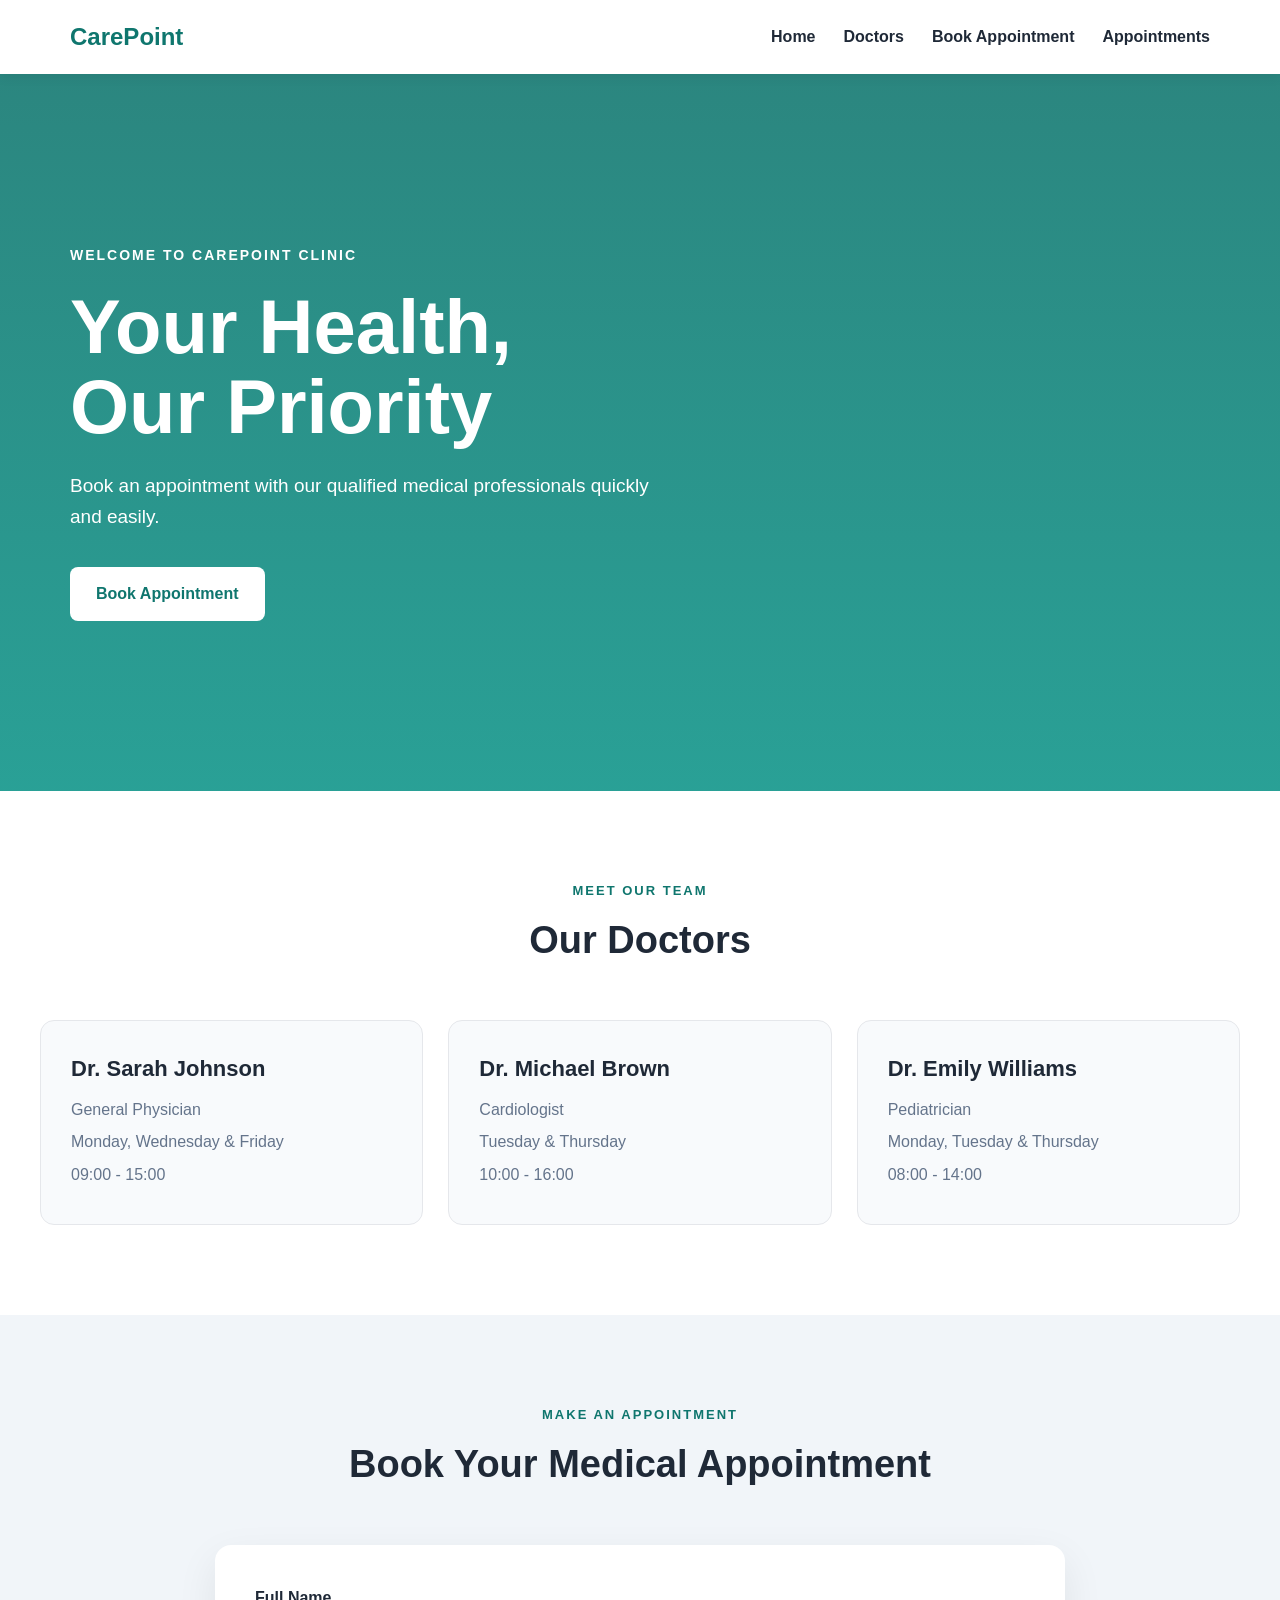
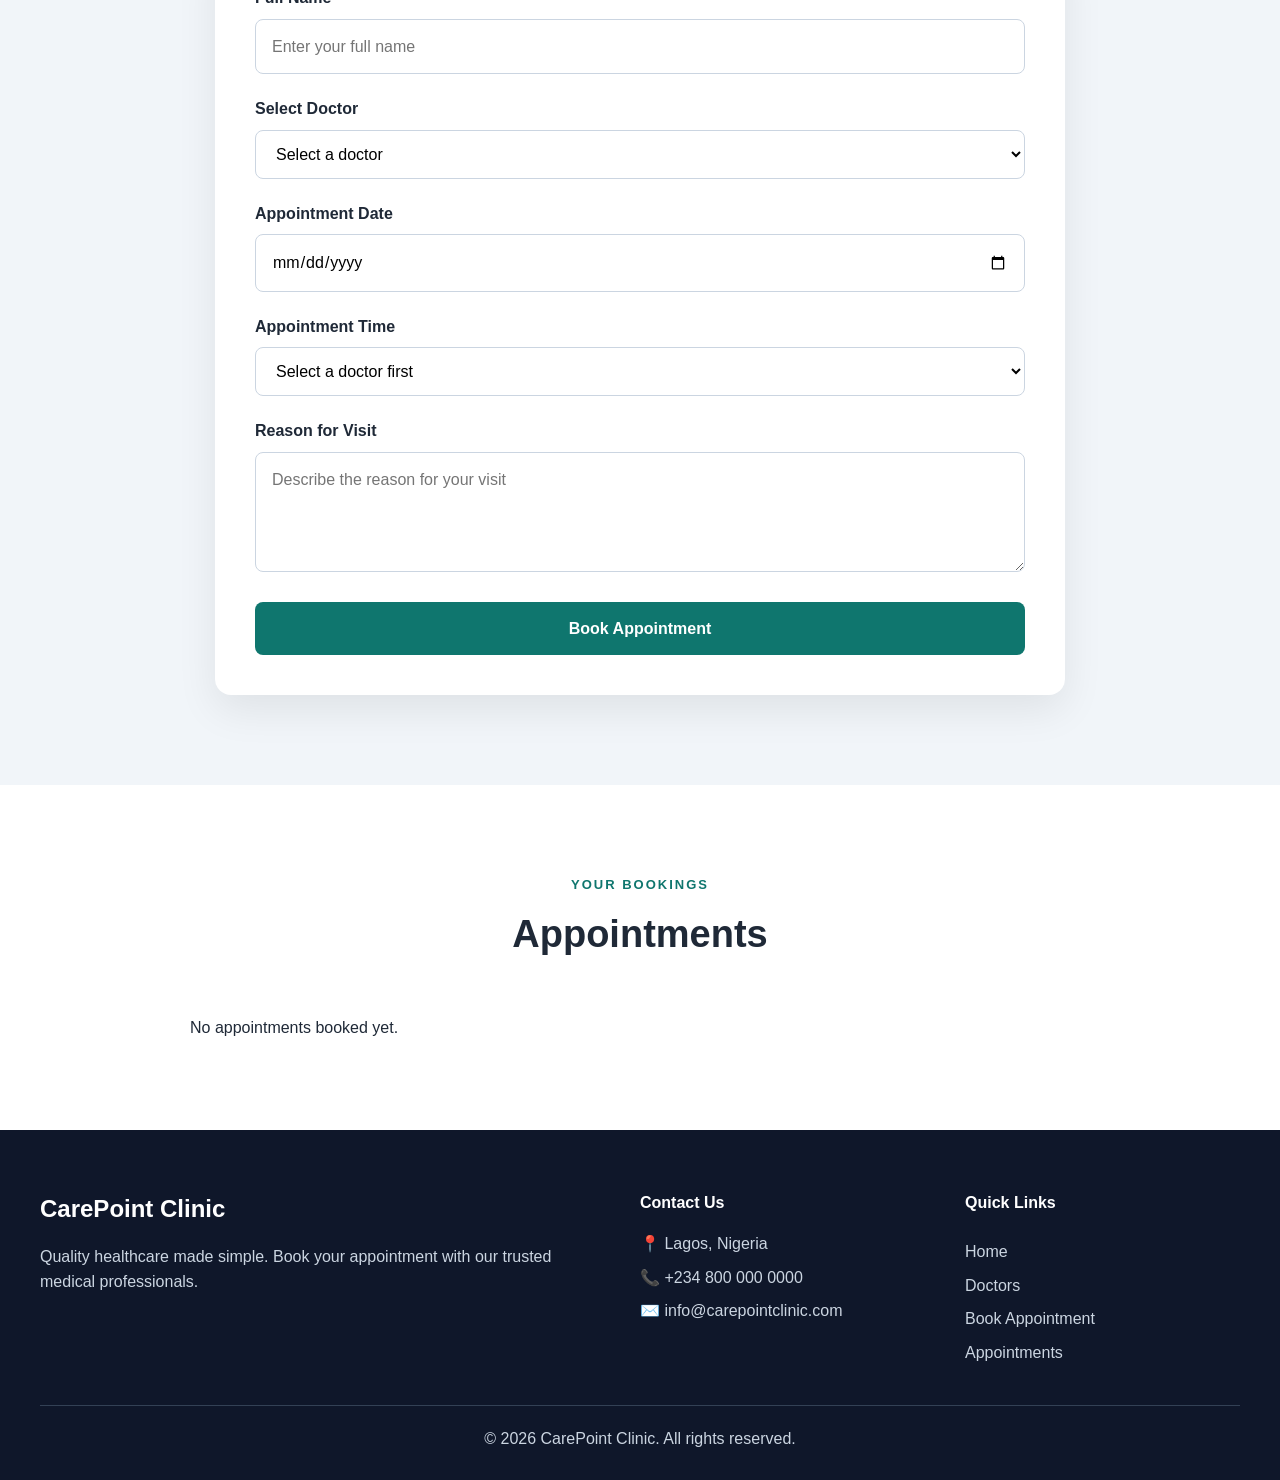
==== index.html @ 0282ca18 "Initial clinic booking system" ====
<!DOCTYPE html>
<html lang="en">

<head>

    <meta charset="UTF-8">

    <meta name="viewport"
          content="width=device-width, initial-scale=1.0">

    <title>CarePoint Clinic | Appointment Booking</title>

    <link rel="stylesheet" href="style.css">

</head>


<body>


    <!-- NAVIGATION -->

    <header>

        <nav class="navbar">

            <div class="logo">
                CarePoint
            </div>

            <ul class="nav-links">

                <li>
                    <a href="#home">Home</a>
                </li>

                <li>
                    <a href="#doctors">Doctors</a>
                </li>

                <li>
                    <a href="#booking">Book Appointment</a>
                </li>

                <li>
                    <a href="#appointments">Appointments</a>
                </li>

            </ul>

        </nav>

    </header>



    <!-- HERO -->

    <section id="home" class="hero">

        <div class="hero-content">

            <p>WELCOME TO CAREPOINT CLINIC</p>

            <h1>
                Your Health,
                <br>
                Our Priority
            </h1>

            <p>
                Book an appointment with our qualified
                medical professionals quickly and easily.
            </p>

            <a href="#booking" class="btn">
                Book Appointment
            </a>

        </div>

    </section>



    <!-- DOCTORS -->

    <section id="doctors">

        <div class="section-title">

            <p>MEET OUR TEAM</p>

            <h2>Our Doctors</h2>

        </div>


        <div class="doctors-grid">


            <div class="doctor-card">

                <h3>
                    Dr. Sarah Johnson
                </h3>

                <p>
                    General Physician
                </p>

                <p>
                    Monday, Wednesday & Friday
                </p>

                <p>
                    09:00 - 15:00
                </p>

            </div>



            <div class="doctor-card">

                <h3>
                    Dr. Michael Brown
                </h3>

                <p>
                    Cardiologist
                </p>

                <p>
                    Tuesday & Thursday
                </p>

                <p>
                    10:00 - 16:00
                </p>

            </div>



            <div class="doctor-card">

                <h3>
                    Dr. Emily Williams
                </h3>

                <p>
                    Pediatrician
                </p>

                <p>
                    Monday, Tuesday & Thursday
                </p>

                <p>
                    08:00 - 14:00
                </p>

            </div>


        </div>

    </section>



    <!-- BOOKING -->

    <section id="booking">

        <div class="section-title">

            <p>MAKE AN APPOINTMENT</p>

            <h2>Book Your Medical Appointment</h2>

        </div>


        <form id="booking-form">


            <!-- NAME -->

            <div>

                <label for="patient-name">
                    Full Name
                </label>

                <input
                    type="text"
                    id="patient-name"
                    placeholder="Enter your full name"
                    required
                >
<small id="name-error" class="error-message"></small>
            </div>



            <!-- DOCTOR -->

            <div>

                <label for="doctor">
                    Select Doctor
                </label>

                <select id="doctor" required>

                    <option value="">
                        Select a doctor
                    </option>

                    <option value="Dr. Sarah Johnson">
                        Dr. Sarah Johnson
                    </option>

                    <option value="Dr. Michael Brown">
                        Dr. Michael Brown
                    </option>

                    <option value="Dr. Emily Williams">
                        Dr. Emily Williams
                    </option>

                </select>
<small id="doctor-error" class="error-message"></small>
            </div>



            <!-- DATE -->

            <div>

                <label for="appointment-date">
                    Appointment Date
                </label>

                <input
    type="date"
    id="appointment-date"
    required
>

<small id="date-error" class="error-message"></small>

            </div>



            <!-- TIME -->

            <div>

                <label for="appointment-time">
                    Appointment Time
                </label>

                <select id="appointment-time" required>

    <option value="">
        Select a doctor first
    </option>

</select>

<small id="time-error" class="error-message"></small>
            </div>



            <!-- REASON -->

            <div>

                <label for="reason">
                    Reason for Visit
                </label>

                <textarea
                    id="reason"
                    placeholder="Describe the reason for your visit"
                    required
                ></textarea>

            </div>



            <!-- BUTTON -->

            <button
                type="submit"
                class="btn"
            >
                Book Appointment
            </button>


        </form>

    </section>

<!-- CONFIRMATION MESSAGE -->

<div id="confirmation-message" class="confirmation-message"></div>

    <!-- APPOINTMENTS -->

    <section id="appointments">

        <div class="section-title">

            <p>YOUR BOOKINGS</p>

            <h2>Appointments</h2>

        </div>


        <div id="appointments-list">

            <p id="no-appointments">
                No appointments booked yet.
            </p>

        </div>

    </section>



    <!-- JAVASCRIPT -->

    <footer class="footer">

    <div class="footer-content">

        <div class="footer-brand">
            <h3>CarePoint Clinic</h3>

            <p>
                Quality healthcare made simple.
                Book your appointment with our
                trusted medical professionals.
            </p>
        </div>


        <div class="footer-contact">

            <h4>Contact Us</h4>

            <p>📍 Lagos, Nigeria</p>

            <p>📞 +234 800 000 0000</p>

            <p>✉️ info@carepointclinic.com</p>

        </div>


        <div class="footer-links">

            <h4>Quick Links</h4>

            <a href="#home">Home</a>

            <a href="#doctors">Doctors</a>

            <a href="#booking">Book Appointment</a>

            <a href="#appointments">Appointments</a>

        </div>

    </div>


    <div class="footer-bottom">

        <p>
            © 2026 CarePoint Clinic.
            All rights reserved.
        </p>

    </div>

</footer>


<script src="script.js"></script>

</body>
</html>
---- style.css ----
/* ==============================
   GLOBAL
================================ */

* {
    margin: 0;
    padding: 0;
    box-sizing: border-box;
}

html {
    scroll-behavior: smooth;
}

body {
    font-family: Arial, Helvetica, sans-serif;
    line-height: 1.6;
    background: #f7fafc;
    color: #1f2937;
}

a {
    text-decoration: none;
    color: inherit;
}

button,
input,
select,
textarea {
    font: inherit;
}


/* ==============================
   NAVBAR
================================ */

header {
    background: white;
    position: sticky;
    top: 0;
    z-index: 1000;
    box-shadow: 0 2px 12px rgba(0, 0, 0, 0.08);
}

.navbar {
    max-width: 1200px;
    margin: auto;
    padding: 18px 30px;

    display: flex;
    align-items: center;
    justify-content: space-between;
}

.logo {
    font-size: 24px;
    font-weight: 800;
    color: #0f766e;
}

.nav-links {
    list-style: none;

    display: flex;
    gap: 28px;
}

.nav-links a {
    font-weight: 600;
    transition: 0.3s;
}

.nav-links a:hover {
    color: #0f766e;
}


/* ==============================
   HERO
================================ */

.hero {
    min-height: 620px;

    display: flex;
    align-items: center;

    background:
        linear-gradient(
            rgba(15, 118, 110, 0.88),
            rgba(13, 148, 136, 0.88)
        );

    color: white;
}

.hero-content {
    max-width: 1200px;
    width: 100%;
    margin: auto;
    padding: 80px 30px;
}

.hero-content p:first-child {
    font-size: 14px;
    font-weight: bold;
    letter-spacing: 2px;
    margin-bottom: 20px;
}

.hero h1 {
    font-size: clamp(42px, 7vw, 76px);
    line-height: 1.05;
    margin-bottom: 25px;
}

.hero-content p:nth-of-type(2) {
    max-width: 600px;
    font-size: 19px;
    margin-bottom: 35px;
}


/* ==============================
   BUTTON
================================ */

.btn {
    display: inline-block;

    padding: 14px 26px;

    border: none;
    border-radius: 8px;

    background: white;
    color: #0f766e;

    font-weight: 700;

    cursor: pointer;

    transition: 0.3s;
}

.btn:hover {
    transform: translateY(-2px);
    box-shadow: 0 8px 20px rgba(0, 0, 0, 0.15);
}


/* ==============================
   SECTIONS
================================ */

section {
    padding: 90px 30px;
}

section > * {
    max-width: 1200px;
    margin-left: auto;
    margin-right: auto;
}

.section-title {
    text-align: center;
    margin-bottom: 50px;
}

.section-title p {
    color: #0f766e;
    font-size: 13px;
    font-weight: 800;
    letter-spacing: 2px;
    margin-bottom: 8px;
}

.section-title h2 {
    font-size: 38px;
}


/* ==============================
   DOCTORS
================================ */

#doctors {
    background: white;
}

.doctors-grid {
    display: grid;

    grid-template-columns:
        repeat(3, 1fr);

    gap: 25px;
}

.doctor-card {
    padding: 30px;

    background: #f8fafc;

    border-radius: 14px;

    border: 1px solid #e5e7eb;

    transition: 0.3s;
}

.doctor-card:hover {
    transform: translateY(-6px);

    box-shadow:
        0 12px 30px rgba(0, 0, 0, 0.08);
}

.doctor-card h3 {
    font-size: 22px;
    margin-bottom: 10px;
}

.doctor-card p {
    margin-bottom: 7px;
    color: #64748b;
}


/* ==============================
   BOOKING
================================ */

#booking {
    background: #f1f5f9;
}

#booking-form {
    max-width: 850px;

    padding: 40px;

    background: white;

    border-radius: 16px;

    box-shadow:
        0 15px 40px rgba(0, 0, 0, 0.08);
}

#booking-form > div {
    margin-bottom: 22px;
}

label {
    display: block;

    margin-bottom: 8px;

    font-weight: 700;
}

input,
select,
textarea {
    width: 100%;

    padding: 14px 16px;

    border: 1px solid #cbd5e1;

    border-radius: 8px;

    outline: none;

    background: white;

    transition: 0.2s;
}

input:focus,
select:focus,
textarea:focus {
    border-color: #0f766e;

    box-shadow:
        0 0 0 3px rgba(15, 118, 110, 0.1);
}

textarea {
    min-height: 120px;
    resize: vertical;
}

#booking-form .btn {
    background: #0f766e;
    color: white;
    width: 100%;
}

#booking-form .btn:hover {
    background: #115e59;
}


/* ==============================
   APPOINTMENTS
================================ */

#appointments {
    background: white;
}

#appointments-list {
    max-width: 850px;
}

/* ==============================
   APPOINTMENT CARDS
================================ */

#appointments {
    background: #ffffff;
}

#appointments-list {
    max-width: 900px;
    margin: 0 auto;
}

.appointment-card {
    position: relative;

    padding: 30px;

    margin-bottom: 20px;

    background: #ffffff;

    border: 1px solid #e2e8f0;

    border-radius: 16px;

    box-shadow:
        0 8px 25px rgba(0, 0, 0, 0.06);

    transition:
        transform 0.25s ease,
        box-shadow 0.25s ease;
}

.appointment-card:hover {
    transform: translateY(-3px);

    box-shadow:
        0 14px 35px rgba(0, 0, 0, 0.09);
}


/* Appointment header */

.appointment-card h3 {
    margin-bottom: 18px;

    font-size: 24px;

    color: #0f172a;
}


/* Appointment information */

.appointment-card p {
    margin-bottom: 9px;

    color: #475569;
}

.appointment-card strong {
    color: #1e293b;
}


/* Status */

.appointment-status {
    display: inline-block;

    margin-bottom: 20px;

    padding: 6px 12px;

    border-radius: 999px;

    background: #dcfce7;

    color: #166534;

    font-size: 13px;

    font-weight: 700;
}


/* Buttons */

.appointment-card button {
    margin-top: 18px;

    padding: 10px 16px;

    border: none;

    border-radius: 8px;

    cursor: pointer;

    font-weight: 700;

    transition: 0.2s;
}

.appointment-card button:hover {
    transform: translateY(-2px);
}

.edit-btn {
    margin-right: 8px;

    background: #e0f2fe;

    color: #0369a1;
}

.cancel-btn {
    background: #fee2e2;

    color: #b91c1c;
}


/* Mobile */

@media (max-width: 600px) {

    .appointment-card {
        padding: 22px;
    }

    .appointment-card button {
        width: 100%;
        margin-right: 0;
    }

}

.appointment-card h3 {
    margin-bottom: 12px;

    font-size: 22px;
}

.appointment-card p {
    margin-bottom: 6px;

    color: #475569;
}


/* ==============================
   EDIT / CANCEL
================================ */

.edit-btn,
.cancel-btn {
    margin-top: 18px;
    margin-right: 8px;

    padding: 10px 16px;

    border: none;

    border-radius: 7px;

    cursor: pointer;

    font-weight: 600;
}

.edit-btn {
    background: #e0f2fe;
    color: #0369a1;
}

.cancel-btn {
    background: #fee2e2;
    color: #b91c1c;
}

.edit-btn:hover,
.cancel-btn:hover {
    transform: translateY(-1px);
}


/* ==============================
   RESPONSIVE
================================ */

@media (max-width: 800px) {

    .navbar {
        flex-direction: column;
        gap: 15px;
    }

    .nav-links {
        gap: 15px;
        flex-wrap: wrap;
        justify-content: center;
    }

    .hero {
        min-height: 520px;
    }

    .doctors-grid {
        grid-template-columns: 1fr;
    }

    section {
        padding: 65px 20px;
    }

    #booking-form {
        padding: 25px;
    }

}


@media (max-width: 500px) {

    .hero h1 {
        font-size: 42px;
    }

    .hero-content p:nth-of-type(2) {
        font-size: 16px;
    }

    .section-title h2 {
        font-size: 30px;
    }

    .nav-links {
        font-size: 14px;
    }

}/* ==============================
   FOOTER
================================ */

.footer {
    background: #0f172a;
    color: white;
    padding: 60px 30px 20px;
}

.footer-content {
    max-width: 1200px;
    margin: auto;

    display: grid;
    grid-template-columns: 2fr 1fr 1fr;
    gap: 50px;
}

.footer h3 {
    font-size: 24px;
    margin-bottom: 15px;
}

.footer h4 {
    margin-bottom: 15px;
}

.footer p {
    color: #cbd5e1;
    margin-bottom: 8px;
}

.footer-links {
    display: flex;
    flex-direction: column;
    gap: 8px;
}

.footer-links a {
    color: #cbd5e1;
    transition: 0.2s;
}

.footer-links a:hover {
    color: white;
}

.footer-bottom {
    max-width: 1200px;
    margin: 40px auto 0;

    padding-top: 20px;

    border-top: 1px solid #334155;

    text-align: center;
}

@media (max-width: 700px) {

    .footer-content {
        grid-template-columns: 1fr;
        gap: 30px;
    }

}/* ==============================
   CONFIRMATION MESSAGE
================================ */

.confirmation-message {
    max-width: 850px;

    margin: 0 auto 40px;

    padding: 25px;

    background: #ecfdf5;

    border: 1px solid #a7f3d0;

    border-left: 5px solid #059669;

    border-radius: 10px;

    color: #065f46;

    display: none;
}

.confirmation-message.show {
    display: block;
}

.confirmation-message h3 {
    margin-bottom: 10px;
    font-size: 22px;
}

.confirmation-message p {
    margin-bottom: 6px;
}.error-message {
    display: block;
    margin-top: 6px;
    font-size: 13px;
    color: #dc2626;
}

.input-error {
    border-color: #dc2626 !important;
}

.input-success {
    border-color: #16a34a !important;
}
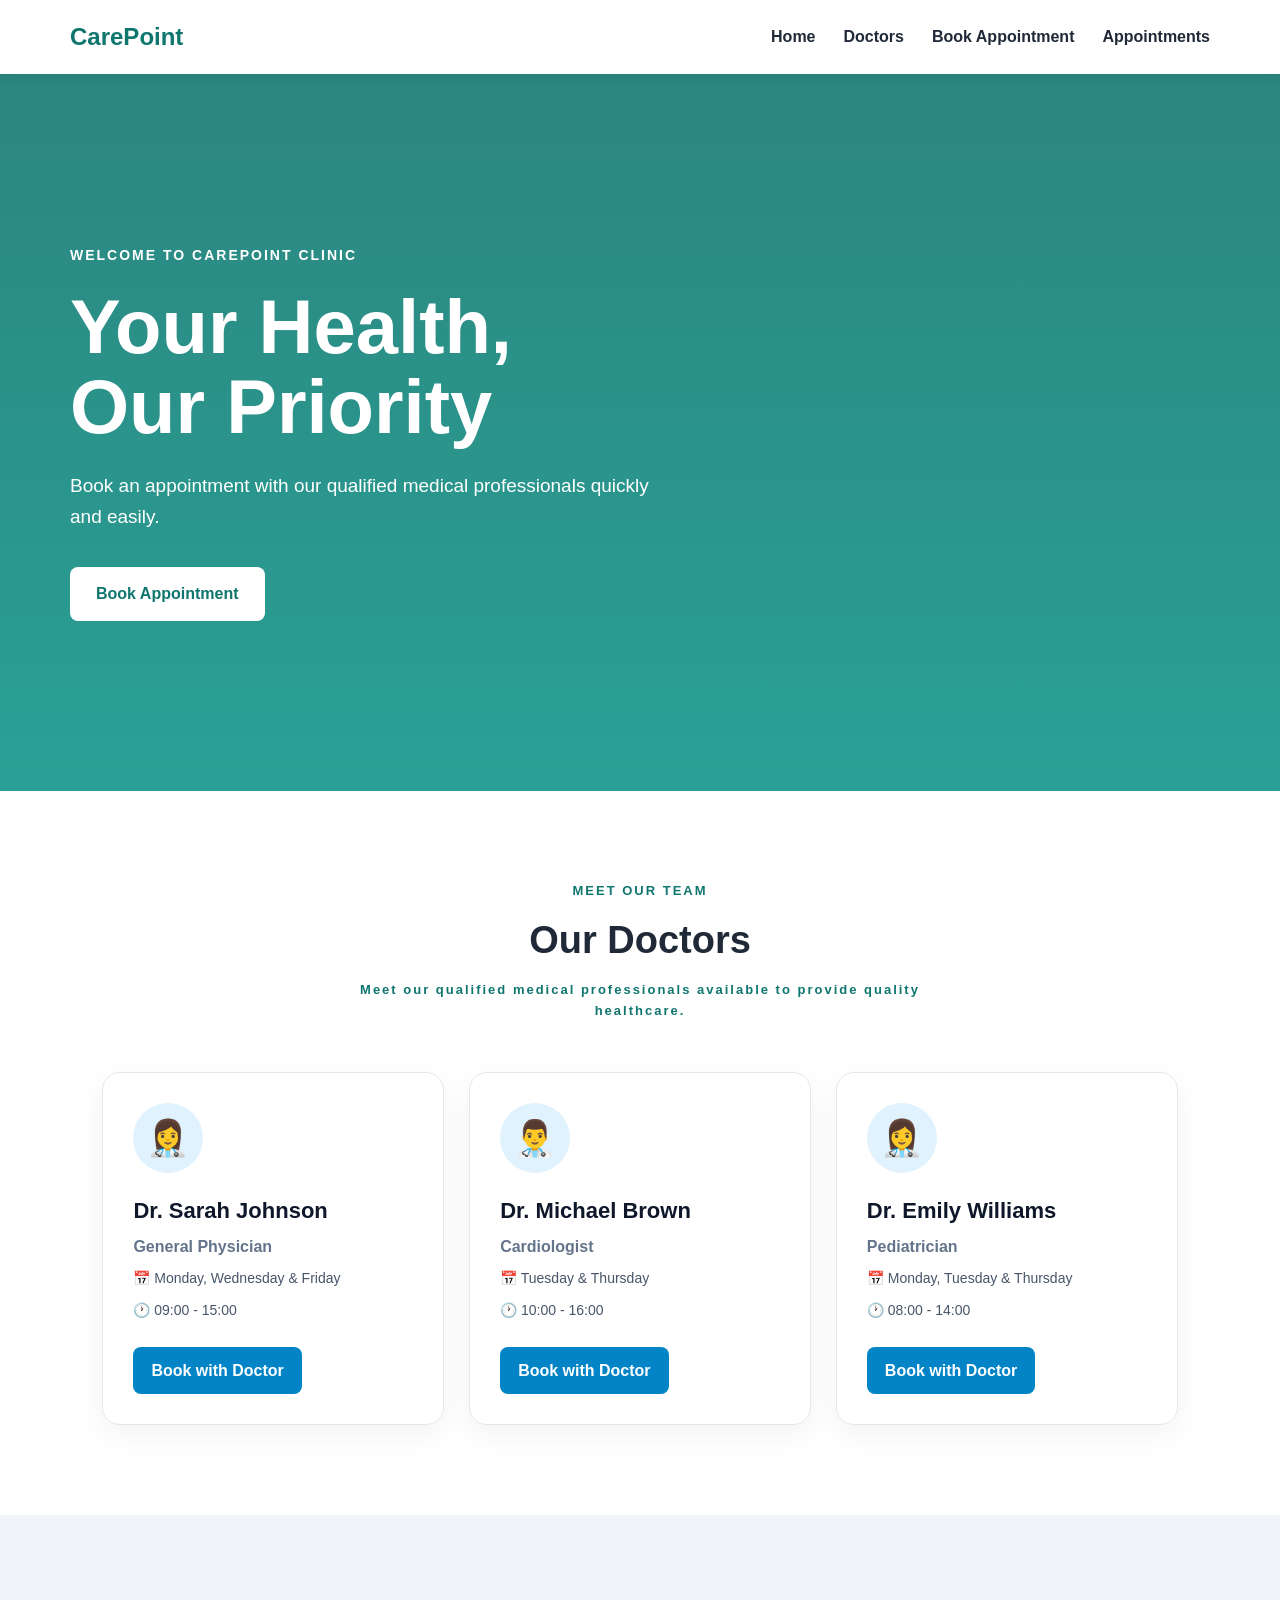
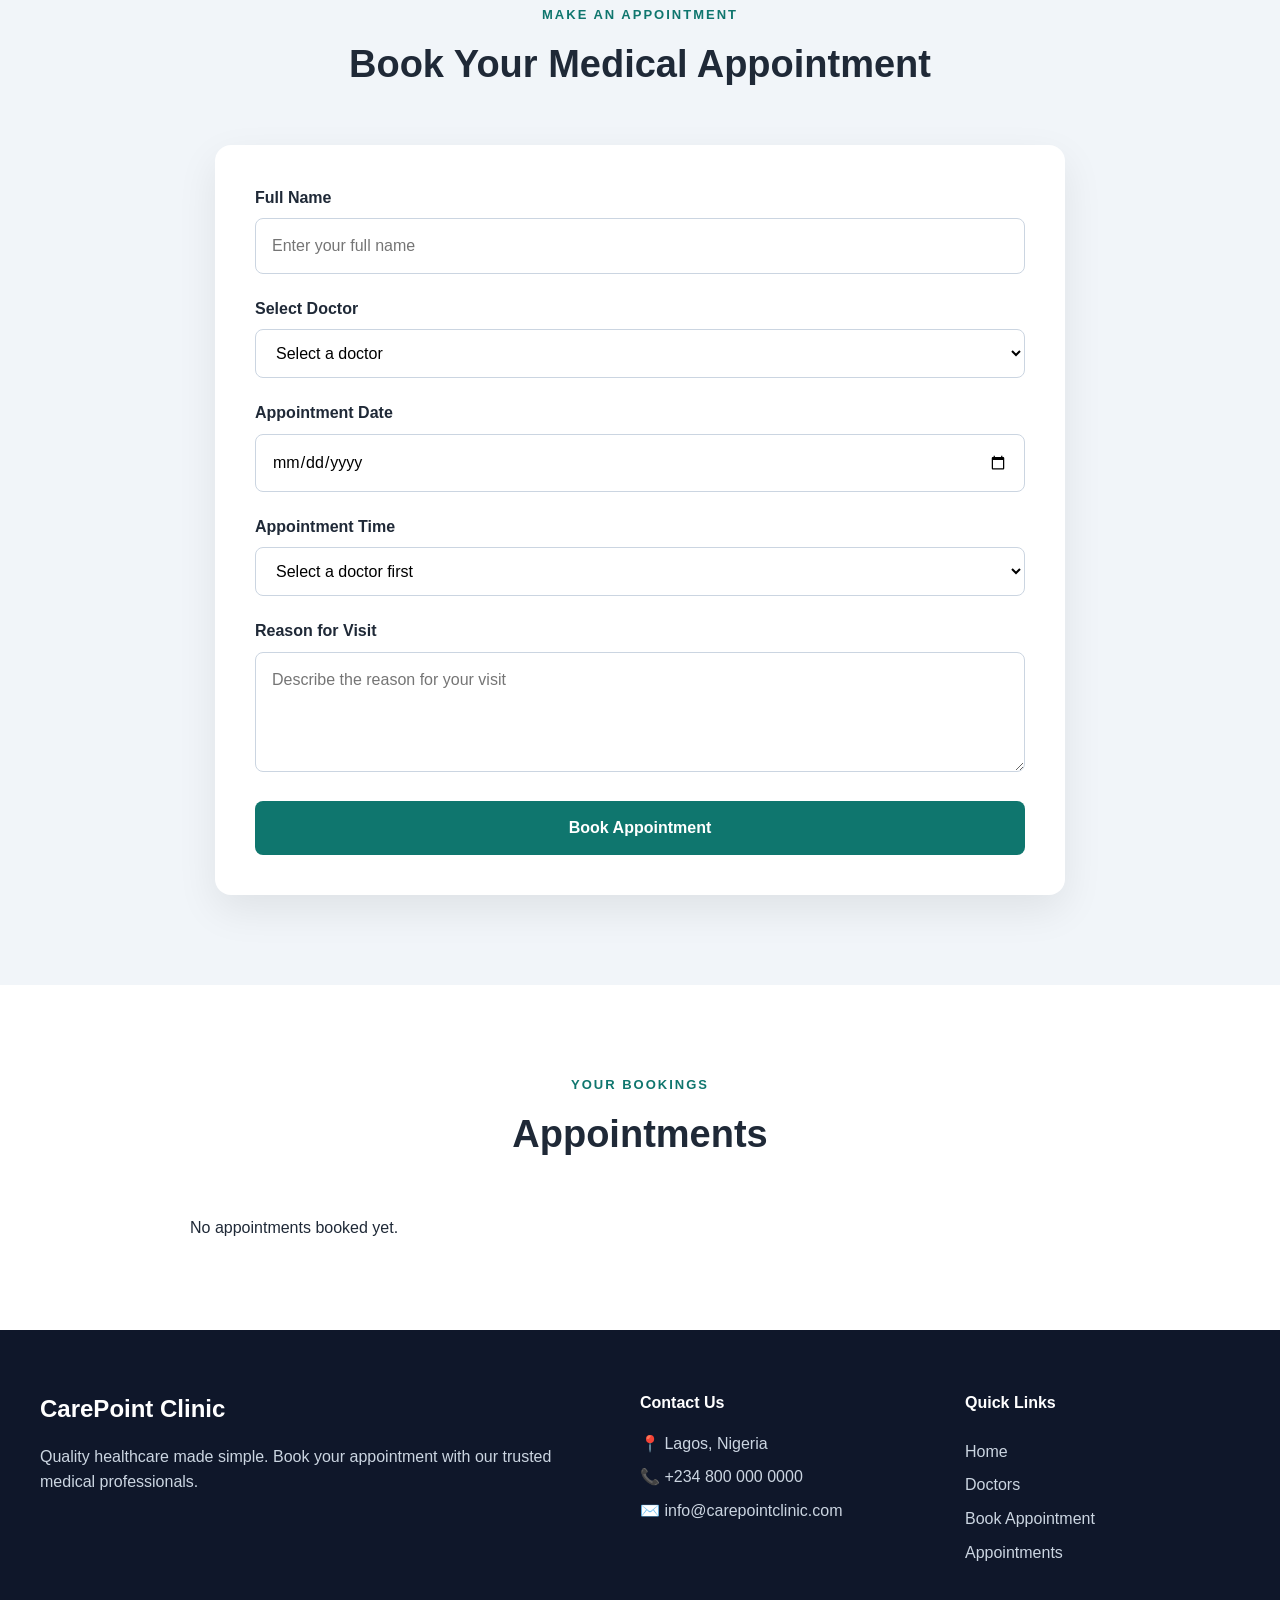
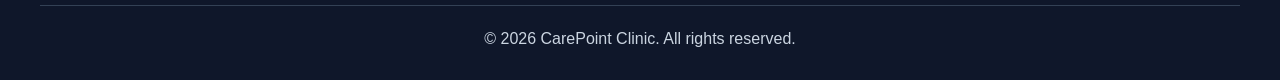
==== commit 17baca26: "Fix doctor booking and clinic frontend" ====
--- a/index.html
+++ b/index.html
@@ -18,7 +18,9 @@
 <body>
 
 
-    <!-- NAVIGATION -->
+    <!-- ==========================================
+         NAVIGATION
+    =========================================== -->
 
     <header>
 
@@ -28,22 +30,31 @@
                 CarePoint
             </div>
 
+
             <ul class="nav-links">
 
                 <li>
-                    <a href="#home">Home</a>
+                    <a href="#home">
+                        Home
+                    </a>
                 </li>
 
                 <li>
-                    <a href="#doctors">Doctors</a>
+                    <a href="#doctors">
+                        Doctors
+                    </a>
                 </li>
 
                 <li>
-                    <a href="#booking">Book Appointment</a>
+                    <a href="#booking">
+                        Book Appointment
+                    </a>
                 </li>
 
                 <li>
-                    <a href="#appointments">Appointments</a>
+                    <a href="#appointments">
+                        Appointments
+                    </a>
                 </li>
 
             </ul>
@@ -54,13 +65,17 @@
 
 
 
-    <!-- HERO -->
+    <!-- ==========================================
+         HERO
+    =========================================== -->
 
     <section id="home" class="hero">
 
         <div class="hero-content">
 
-            <p>WELCOME TO CAREPOINT CLINIC</p>
+            <p>
+                WELCOME TO CAREPOINT CLINIC
+            </p>
 
             <h1>
                 Your Health,
@@ -73,7 +88,10 @@
                 medical professionals quickly and easily.
             </p>
 
-            <a href="#booking" class="btn">
+            <a
+                href="#booking"
+                class="btn"
+            >
                 Book Appointment
             </a>
 
@@ -83,83 +101,179 @@
 
 
 
-    <!-- DOCTORS -->
-
-    <section id="doctors">
+    <!-- ==========================================
+         DOCTORS
+    =========================================== -->
+
+    <section
+        id="doctors"
+        class="doctors-section"
+    >
 
         <div class="section-title">
 
-            <p>MEET OUR TEAM</p>
-
-            <h2>Our Doctors</h2>
-
-        </div>
+            <p>
+                MEET OUR TEAM
+            </p>
+
+            <h2>
+                Our Doctors
+            </h2>
+
+            <p class="section-description">
+                Meet our qualified medical professionals
+                available to provide quality healthcare.
+            </p>
+
+        </div>
+
 
 
         <div class="doctors-grid">
 
 
+            <!-- ==================================
+                 DOCTOR 1
+            =================================== -->
+
             <div class="doctor-card">
 
-                <h3>
-                    Dr. Sarah Johnson
-                </h3>
-
-                <p>
-                    General Physician
-                </p>
-
-                <p>
-                    Monday, Wednesday & Friday
-                </p>
-
-                <p>
-                    09:00 - 15:00
-                </p>
-
-            </div>
-
-
+                <div class="doctor-icon">
+                    👩‍⚕️
+                </div>
+
+
+                <div class="doctor-info">
+
+                    <h3>
+                        Dr. Sarah Johnson
+                    </h3>
+
+                    <p class="doctor-specialty">
+                        General Physician
+                    </p>
+
+
+                    <div class="doctor-details">
+
+                        <p>
+                            📅 Monday, Wednesday & Friday
+                        </p>
+
+                        <p>
+                            🕐 09:00 - 15:00
+                        </p>
+
+                    </div>
+
+                </div>
+
+
+                <a
+                    href="#booking"
+                    class="doctor-button"
+                    data-doctor="Dr. Sarah Johnson"
+                >
+                    Book with Doctor
+                </a>
+
+            </div>
+
+
+
+            <!-- ==================================
+                 DOCTOR 2
+            =================================== -->
 
             <div class="doctor-card">
 
-                <h3>
-                    Dr. Michael Brown
-                </h3>
-
-                <p>
-                    Cardiologist
-                </p>
-
-                <p>
-                    Tuesday & Thursday
-                </p>
-
-                <p>
-                    10:00 - 16:00
-                </p>
-
-            </div>
-
-
+                <div class="doctor-icon">
+                    👨‍⚕️
+                </div>
+
+
+                <div class="doctor-info">
+
+                    <h3>
+                        Dr. Michael Brown
+                    </h3>
+
+                    <p class="doctor-specialty">
+                        Cardiologist
+                    </p>
+
+
+                    <div class="doctor-details">
+
+                        <p>
+                            📅 Tuesday & Thursday
+                        </p>
+
+                        <p>
+                            🕐 10:00 - 16:00
+                        </p>
+
+                    </div>
+
+                </div>
+
+
+                <a
+                    href="#booking"
+                    class="doctor-button"
+                    data-doctor="Dr. Michael Brown"
+                >
+                    Book with Doctor
+                </a>
+
+            </div>
+
+
+
+            <!-- ==================================
+                 DOCTOR 3
+            =================================== -->
 
             <div class="doctor-card">
 
-                <h3>
-                    Dr. Emily Williams
-                </h3>
-
-                <p>
-                    Pediatrician
-                </p>
-
-                <p>
-                    Monday, Tuesday & Thursday
-                </p>
-
-                <p>
-                    08:00 - 14:00
-                </p>
+                <div class="doctor-icon">
+                    👩‍⚕️
+                </div>
+
+
+                <div class="doctor-info">
+
+                    <h3>
+                        Dr. Emily Williams
+                    </h3>
+
+                    <p class="doctor-specialty">
+                        Pediatrician
+                    </p>
+
+
+                    <div class="doctor-details">
+
+                        <p>
+                            📅 Monday, Tuesday & Thursday
+                        </p>
+
+                        <p>
+                            🕐 08:00 - 14:00
+                        </p>
+
+                    </div>
+
+                </div>
+
+
+                <a
+                    href="#booking"
+                    class="doctor-button"
+                    data-doctor="Dr. Emily Williams"
+                >
+                    Book with Doctor
+                </a>
 
             </div>
 
@@ -170,29 +284,39 @@
 
 
 
-    <!-- BOOKING -->
+    <!-- ==========================================
+         BOOKING
+    =========================================== -->
 
     <section id="booking">
 
         <div class="section-title">
 
-            <p>MAKE AN APPOINTMENT</p>
-
-            <h2>Book Your Medical Appointment</h2>
-
-        </div>
+            <p>
+                MAKE AN APPOINTMENT
+            </p>
+
+            <h2>
+                Book Your Medical Appointment
+            </h2>
+
+        </div>
+
 
 
         <form id="booking-form">
 
 
-            <!-- NAME -->
+            <!-- ==================================
+                 PATIENT NAME
+            =================================== -->
 
             <div>
 
                 <label for="patient-name">
                     Full Name
                 </label>
+
 
                 <input
                     type="text"
@@ -200,12 +324,20 @@
                     placeholder="Enter your full name"
                     required
                 >
-<small id="name-error" class="error-message"></small>
-            </div>
-
-
-
-            <!-- DOCTOR -->
+
+
+                <small
+                    id="name-error"
+                    class="error-message"
+                ></small>
+
+            </div>
+
+
+
+            <!-- ==================================
+                 DOCTOR
+            =================================== -->
 
             <div>
 
@@ -213,7 +345,11 @@
                     Select Doctor
                 </label>
 
-                <select id="doctor" required>
+
+                <select
+                    id="doctor"
+                    required
+                >
 
                     <option value="">
                         Select a doctor
@@ -232,12 +368,20 @@
                     </option>
 
                 </select>
-<small id="doctor-error" class="error-message"></small>
-            </div>
-
-
-
-            <!-- DATE -->
+
+
+                <small
+                    id="doctor-error"
+                    class="error-message"
+                ></small>
+
+            </div>
+
+
+
+            <!-- ==================================
+                 DATE
+            =================================== -->
 
             <div>
 
@@ -245,19 +389,26 @@
                     Appointment Date
                 </label>
 
+
                 <input
-    type="date"
-    id="appointment-date"
-    required
->
-
-<small id="date-error" class="error-message"></small>
-
-            </div>
-
-
-
-            <!-- TIME -->
+                    type="date"
+                    id="appointment-date"
+                    required
+                >
+
+
+                <small
+                    id="date-error"
+                    class="error-message"
+                ></small>
+
+            </div>
+
+
+
+            <!-- ==================================
+                 TIME
+            =================================== -->
 
             <div>
 
@@ -265,26 +416,38 @@
                     Appointment Time
                 </label>
 
-                <select id="appointment-time" required>
-
-    <option value="">
-        Select a doctor first
-    </option>
-
-</select>
-
-<small id="time-error" class="error-message"></small>
-            </div>
-
-
-
-            <!-- REASON -->
+
+                <select
+                    id="appointment-time"
+                    required
+                >
+
+                    <option value="">
+                        Select a doctor first
+                    </option>
+
+                </select>
+
+
+                <small
+                    id="time-error"
+                    class="error-message"
+                ></small>
+
+            </div>
+
+
+
+            <!-- ==================================
+                 REASON
+            =================================== -->
 
             <div>
 
                 <label for="reason">
                     Reason for Visit
                 </label>
+
 
                 <textarea
                     id="reason"
@@ -296,7 +459,9 @@
 
 
 
-            <!-- BUTTON -->
+            <!-- ==================================
+                 SUBMIT BUTTON
+            =================================== -->
 
             <button
                 type="submit"
@@ -308,21 +473,35 @@
 
         </form>
 
+
+        <!-- ======================================
+             CONFIRMATION
+        ======================================= -->
+
+        <div
+            id="confirmation-message"
+            class="confirmation-message"
+        ></div>
+
     </section>
 
-<!-- CONFIRMATION MESSAGE -->
-
-<div id="confirmation-message" class="confirmation-message"></div>
-
-    <!-- APPOINTMENTS -->
+
+
+    <!-- ==========================================
+         APPOINTMENTS
+    =========================================== -->
 
     <section id="appointments">
 
         <div class="section-title">
 
-            <p>YOUR BOOKINGS</p>
-
-            <h2>Appointments</h2>
+            <p>
+                YOUR BOOKINGS
+            </p>
+
+            <h2>
+                Appointments
+            </h2>
 
         </div>
 
@@ -339,66 +518,111 @@
 
 
 
-    <!-- JAVASCRIPT -->
+    <!-- ==========================================
+         FOOTER
+    =========================================== -->
 
     <footer class="footer">
 
-    <div class="footer-content">
-
-        <div class="footer-brand">
-            <h3>CarePoint Clinic</h3>
+        <div class="footer-content">
+
+
+            <!-- BRAND -->
+
+            <div class="footer-brand">
+
+                <h3>
+                    CarePoint Clinic
+                </h3>
+
+                <p>
+                    Quality healthcare made simple.
+                    Book your appointment with our
+                    trusted medical professionals.
+                </p>
+
+            </div>
+
+
+
+            <!-- CONTACT -->
+
+            <div class="footer-contact">
+
+                <h4>
+                    Contact Us
+                </h4>
+
+                <p>
+                    📍 Lagos, Nigeria
+                </p>
+
+                <p>
+                    📞 +234 800 000 0000
+                </p>
+
+                <p>
+                    ✉️ info@carepointclinic.com
+                </p>
+
+            </div>
+
+
+
+            <!-- LINKS -->
+
+            <div class="footer-links">
+
+                <h4>
+                    Quick Links
+                </h4>
+
+
+                <a href="#home">
+                    Home
+                </a>
+
+
+                <a href="#doctors">
+                    Doctors
+                </a>
+
+
+                <a href="#booking">
+                    Book Appointment
+                </a>
+
+
+                <a href="#appointments">
+                    Appointments
+                </a>
+
+            </div>
+
+
+        </div>
+
+
+
+        <div class="footer-bottom">
 
             <p>
-                Quality healthcare made simple.
-                Book your appointment with our
-                trusted medical professionals.
-            </p>
-        </div>
-
-
-        <div class="footer-contact">
-
-            <h4>Contact Us</h4>
-
-            <p>📍 Lagos, Nigeria</p>
-
-            <p>📞 +234 800 000 0000</p>
-
-            <p>✉️ info@carepointclinic.com</p>
-
-        </div>
-
-
-        <div class="footer-links">
-
-            <h4>Quick Links</h4>
-
-            <a href="#home">Home</a>
-
-            <a href="#doctors">Doctors</a>
-
-            <a href="#booking">Book Appointment</a>
-
-            <a href="#appointments">Appointments</a>
-
-        </div>
-
-    </div>
-
-
-    <div class="footer-bottom">
-
-        <p>
-            © 2026 CarePoint Clinic.
-            All rights reserved.
-        </p>
-
-    </div>
-
-</footer>
-
-
-<script src="script.js"></script>
+                © 2026 CarePoint Clinic.
+                All rights reserved.
+            </p>
+
+        </div>
+
+    </footer>
+
+
+
+    <!-- ==========================================
+         JAVASCRIPT
+    =========================================== -->
+
+    <script src="script.js"></script>
 
 </body>
+
 </html>
--- a/style.css
+++ b/style.css
@@ -674,4 +674,197 @@
 
 .input-success {
     border-color: #16a34a !important;
+}/* ==============================
+   DOCTORS SECTION
+================================ */
+
+.doctors-section {
+    padding: 90px 8%;
+    background: #f8fafc;
+}
+
+.section-description {
+    max-width: 600px;
+    margin: 10px auto 0;
+    color: #64748b;
+}
+
+
+/* Doctors grid */
+
+.doctors-grid {
+    display: grid;
+
+    grid-template-columns:
+        repeat(3, 1fr);
+
+    gap: 25px;
+
+    max-width: 1100px;
+
+    margin: 50px auto 0;
+}
+
+
+/* Doctor card */
+
+.doctor-card {
+    background: #ffffff;
+
+    padding: 30px;
+
+    border-radius: 18px;
+
+    border: 1px solid #e2e8f0;
+
+    box-shadow:
+        0 10px 30px
+        rgba(0, 0, 0, 0.05);
+
+    transition:
+        transform 0.25s ease,
+        box-shadow 0.25s ease;
+}
+
+.doctor-card:hover {
+
+    transform:
+        translateY(-6px);
+
+    box-shadow:
+        0 18px 40px
+        rgba(0, 0, 0, 0.10);
+}
+
+
+/* Doctor icon */
+
+.doctor-icon {
+
+    width: 70px;
+
+    height: 70px;
+
+    display: flex;
+
+    align-items: center;
+
+    justify-content: center;
+
+    margin-bottom: 20px;
+
+    border-radius: 50%;
+
+    background: #e0f2fe;
+
+    font-size: 35px;
+}
+
+
+/* Doctor name */
+
+.doctor-card h3 {
+
+    margin-bottom: 6px;
+
+    font-size: 22px;
+
+    color: #0f172a;
+}
+
+
+/* Specialty */
+
+.doctor-specialty {
+
+    margin-bottom: 20px;
+
+    font-weight: 600;
+
+    color: #0284c7;
+}
+
+
+/* Doctor details */
+
+.doctor-details {
+
+    margin-bottom: 25px;
+}
+
+.doctor-details p {
+
+    margin-bottom: 10px;
+
+    color: #475569;
+
+    font-size: 14px;
+}
+
+
+/* Book button */
+
+.doctor-button {
+
+    display: inline-block;
+
+    padding: 11px 18px;
+
+    border-radius: 8px;
+
+    text-decoration: none;
+
+    background: #0284c7;
+
+    color: white;
+
+    font-weight: 600;
+
+    transition: 0.2s ease;
+}
+
+.doctor-button:hover {
+
+    transform:
+        translateY(-2px);
+
+    background: #0369a1;
+}
+
+
+/* Mobile */
+
+@media (max-width: 900px) {
+
+    .doctors-grid {
+
+        grid-template-columns:
+            repeat(2, 1fr);
+
+    }
+
+}
+
+
+@media (max-width: 600px) {
+
+    .doctors-section {
+
+        padding: 70px 5%;
+
+    }
+
+    .doctors-grid {
+
+        grid-template-columns:
+            1fr;
+
+    }
+
+    .doctor-card {
+
+        padding: 25px;
+
+    }
+
 }
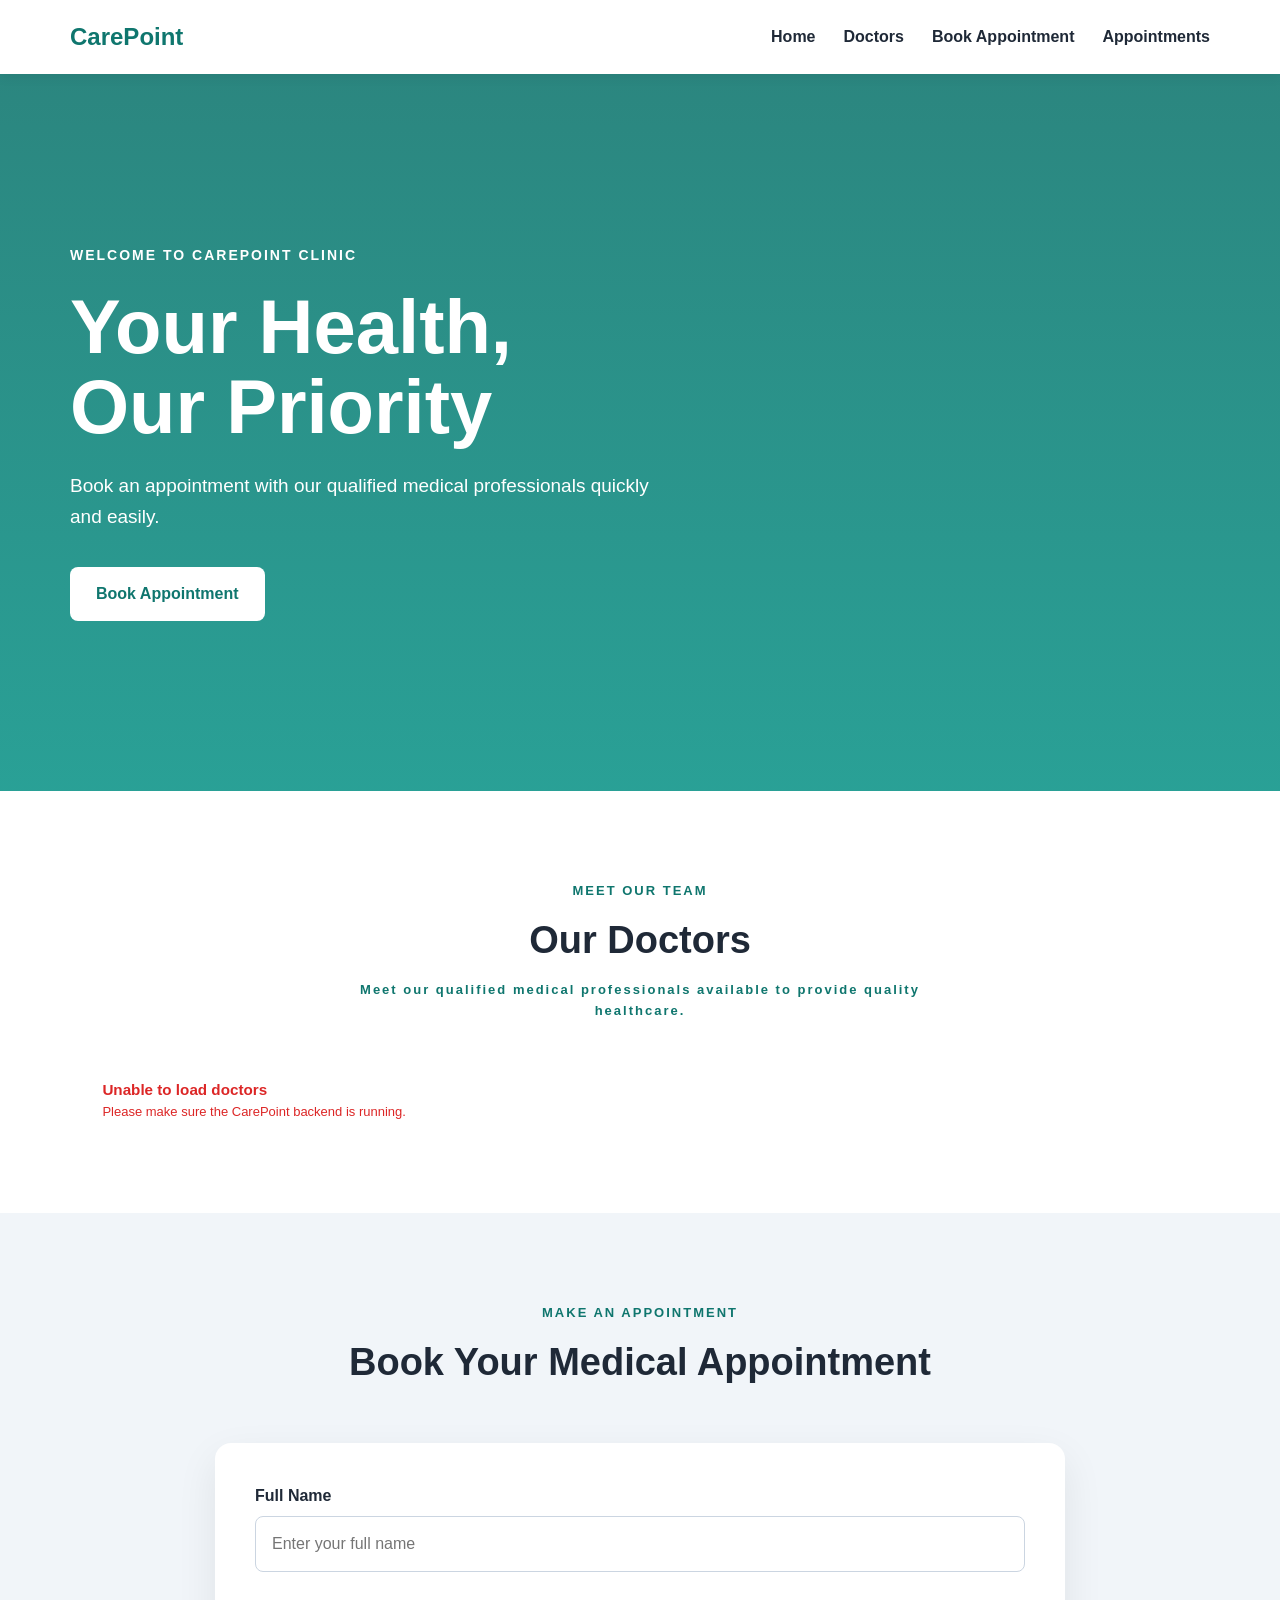
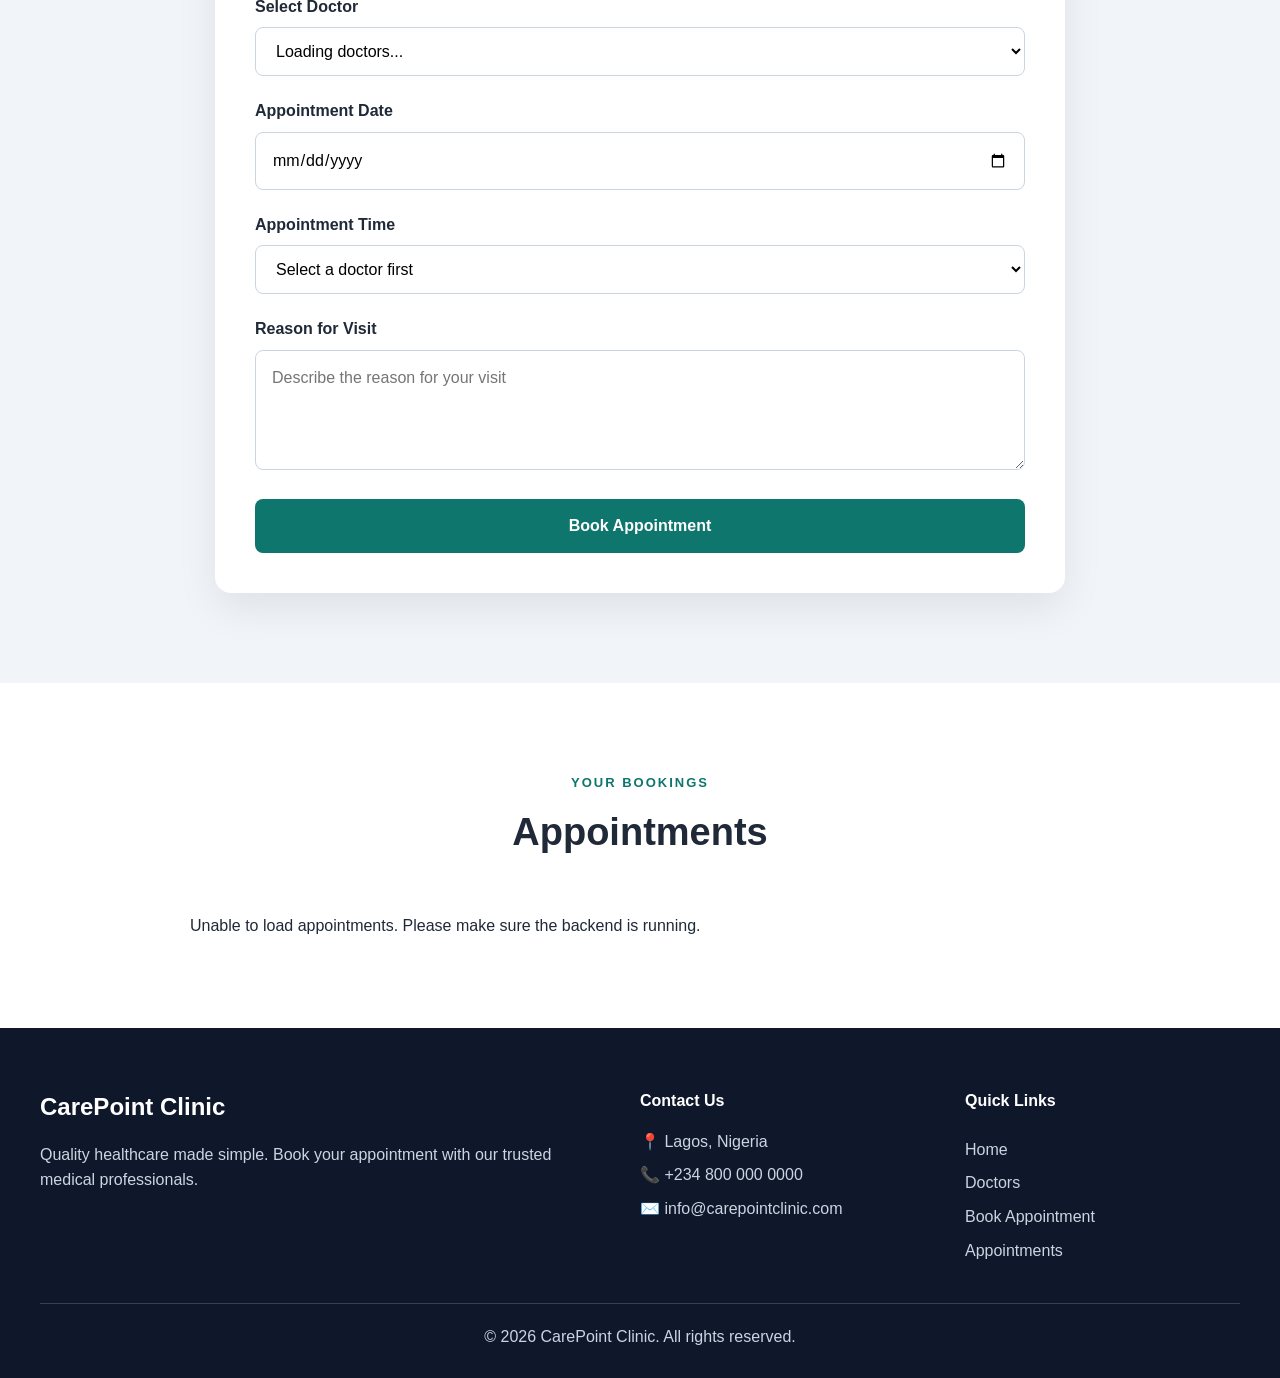
==== commit 0888e5be: "Connect frontend to live backend" ====
--- a/index.html
+++ b/index.html
@@ -5,8 +5,10 @@
 
     <meta charset="UTF-8">
 
-    <meta name="viewport"
-          content="width=device-width, initial-scale=1.0">
+    <meta
+        name="viewport"
+        content="width=device-width, initial-scale=1.0"
+    >
 
     <title>CarePoint Clinic | Appointment Booking</title>
 
@@ -128,155 +130,24 @@
         </div>
 
 
-
-        <div class="doctors-grid">
-
-
-            <!-- ==================================
-                 DOCTOR 1
-            =================================== -->
-
-            <div class="doctor-card">
-
-                <div class="doctor-icon">
-                    👩‍⚕️
-                </div>
-
-
-                <div class="doctor-info">
-
-                    <h3>
-                        Dr. Sarah Johnson
-                    </h3>
-
-                    <p class="doctor-specialty">
-                        General Physician
-                    </p>
-
-
-                    <div class="doctor-details">
-
-                        <p>
-                            📅 Monday, Wednesday & Friday
-                        </p>
-
-                        <p>
-                            🕐 09:00 - 15:00
-                        </p>
-
-                    </div>
-
-                </div>
-
-
-                <a
-                    href="#booking"
-                    class="doctor-button"
-                    data-doctor="Dr. Sarah Johnson"
-                >
-                    Book with Doctor
-                </a>
-
-            </div>
-
-
-
-            <!-- ==================================
-                 DOCTOR 2
-            =================================== -->
-
-            <div class="doctor-card">
-
-                <div class="doctor-icon">
-                    👨‍⚕️
-                </div>
-
-
-                <div class="doctor-info">
-
-                    <h3>
-                        Dr. Michael Brown
-                    </h3>
-
-                    <p class="doctor-specialty">
-                        Cardiologist
-                    </p>
-
-
-                    <div class="doctor-details">
-
-                        <p>
-                            📅 Tuesday & Thursday
-                        </p>
-
-                        <p>
-                            🕐 10:00 - 16:00
-                        </p>
-
-                    </div>
-
-                </div>
-
-
-                <a
-                    href="#booking"
-                    class="doctor-button"
-                    data-doctor="Dr. Michael Brown"
-                >
-                    Book with Doctor
-                </a>
-
-            </div>
-
-
-
-            <!-- ==================================
-                 DOCTOR 3
-            =================================== -->
-
-            <div class="doctor-card">
-
-                <div class="doctor-icon">
-                    👩‍⚕️
-                </div>
-
-
-                <div class="doctor-info">
-
-                    <h3>
-                        Dr. Emily Williams
-                    </h3>
-
-                    <p class="doctor-specialty">
-                        Pediatrician
-                    </p>
-
-
-                    <div class="doctor-details">
-
-                        <p>
-                            📅 Monday, Tuesday & Thursday
-                        </p>
-
-                        <p>
-                            🕐 08:00 - 14:00
-                        </p>
-
-                    </div>
-
-                </div>
-
-
-                <a
-                    href="#booking"
-                    class="doctor-button"
-                    data-doctor="Dr. Emily Williams"
-                >
-                    Book with Doctor
-                </a>
-
-            </div>
-
+        <!--
+            IMPORTANT:
+
+            The doctors are now generated by script.js.
+
+            Admin changes made to the doctor list will
+            appear here automatically when the same
+            browser/localStorage is used.
+        -->
+
+        <div
+            id="patient-doctors-grid"
+            class="doctors-grid"
+        >
+
+            <p>
+                Loading doctors...
+            </p>
 
         </div>
 
@@ -352,19 +223,7 @@
                 >
 
                     <option value="">
-                        Select a doctor
-                    </option>
-
-                    <option value="Dr. Sarah Johnson">
-                        Dr. Sarah Johnson
-                    </option>
-
-                    <option value="Dr. Michael Brown">
-                        Dr. Michael Brown
-                    </option>
-
-                    <option value="Dr. Emily Williams">
-                        Dr. Emily Williams
+                        Loading doctors...
                     </option>
 
                 </select>
--- a/style.css
+++ b/style.css
@@ -1,870 +1,2471 @@
-/* ==============================
-   GLOBAL
-================================ */
-
-* {
-    margin: 0;
-    padding: 0;
-    box-sizing: border-box;
-}
-
-html {
-    scroll-behavior: smooth;
-}
-
-body {
-    font-family: Arial, Helvetica, sans-serif;
-    line-height: 1.6;
-    background: #f7fafc;
-    color: #1f2937;
-}
-
-a {
-    text-decoration: none;
-    color: inherit;
-}
-
-button,
-input,
-select,
-textarea {
-    font: inherit;
-}
-
-
-/* ==============================
-   NAVBAR
-================================ */
-
-header {
-    background: white;
-    position: sticky;
-    top: 0;
-    z-index: 1000;
-    box-shadow: 0 2px 12px rgba(0, 0, 0, 0.08);
-}
-
-.navbar {
-    max-width: 1200px;
-    margin: auto;
-    padding: 18px 30px;
-
-    display: flex;
-    align-items: center;
-    justify-content: space-between;
-}
-
-.logo {
-    font-size: 24px;
-    font-weight: 800;
-    color: #0f766e;
-}
-
-.nav-links {
-    list-style: none;
-
-    display: flex;
-    gap: 28px;
-}
-
-.nav-links a {
-    font-weight: 600;
-    transition: 0.3s;
-}
-
-.nav-links a:hover {
-    color: #0f766e;
-}
-
-
-/* ==============================
-   HERO
-================================ */
-
-.hero {
-    min-height: 620px;
-
-    display: flex;
-    align-items: center;
-
-    background:
-        linear-gradient(
-            rgba(15, 118, 110, 0.88),
-            rgba(13, 148, 136, 0.88)
-        );
-
-    color: white;
-}
-
-.hero-content {
-    max-width: 1200px;
-    width: 100%;
-    margin: auto;
-    padding: 80px 30px;
-}
-
-.hero-content p:first-child {
-    font-size: 14px;
-    font-weight: bold;
-    letter-spacing: 2px;
-    margin-bottom: 20px;
-}
-
-.hero h1 {
-    font-size: clamp(42px, 7vw, 76px);
-    line-height: 1.05;
-    margin-bottom: 25px;
-}
-
-.hero-content p:nth-of-type(2) {
-    max-width: 600px;
-    font-size: 19px;
-    margin-bottom: 35px;
-}
-
-
-/* ==============================
-   BUTTON
-================================ */
-
-.btn {
-    display: inline-block;
-
-    padding: 14px 26px;
-
-    border: none;
-    border-radius: 8px;
-
-    background: white;
-    color: #0f766e;
-
-    font-weight: 700;
-
-    cursor: pointer;
-
-    transition: 0.3s;
-}
-
-.btn:hover {
-    transform: translateY(-2px);
-    box-shadow: 0 8px 20px rgba(0, 0, 0, 0.15);
-}
-
-
-/* ==============================
-   SECTIONS
-================================ */
-
-section {
-    padding: 90px 30px;
-}
-
-section > * {
-    max-width: 1200px;
-    margin-left: auto;
-    margin-right: auto;
-}
-
-.section-title {
-    text-align: center;
-    margin-bottom: 50px;
-}
-
-.section-title p {
-    color: #0f766e;
-    font-size: 13px;
-    font-weight: 800;
-    letter-spacing: 2px;
-    margin-bottom: 8px;
-}
-
-.section-title h2 {
-    font-size: 38px;
-}
-
-
-/* ==============================
-   DOCTORS
-================================ */
-
-#doctors {
-    background: white;
-}
-
-.doctors-grid {
-    display: grid;
-
-    grid-template-columns:
-        repeat(3, 1fr);
-
-    gap: 25px;
-}
-
-.doctor-card {
-    padding: 30px;
-
-    background: #f8fafc;
-
-    border-radius: 14px;
-
-    border: 1px solid #e5e7eb;
-
-    transition: 0.3s;
-}
-
-.doctor-card:hover {
-    transform: translateY(-6px);
-
-    box-shadow:
-        0 12px 30px rgba(0, 0, 0, 0.08);
-}
-
-.doctor-card h3 {
-    font-size: 22px;
-    margin-bottom: 10px;
-}
-
-.doctor-card p {
-    margin-bottom: 7px;
-    color: #64748b;
-}
-
-
-/* ==============================
-   BOOKING
-================================ */
-
-#booking {
-    background: #f1f5f9;
-}
-
-#booking-form {
-    max-width: 850px;
-
-    padding: 40px;
-
-    background: white;
-
-    border-radius: 16px;
-
-    box-shadow:
-        0 15px 40px rgba(0, 0, 0, 0.08);
-}
-
-#booking-form > div {
-    margin-bottom: 22px;
-}
-
-label {
-    display: block;
-
-    margin-bottom: 8px;
-
-    font-weight: 700;
-}
-
-input,
-select,
-textarea {
-    width: 100%;
-
-    padding: 14px 16px;
-
-    border: 1px solid #cbd5e1;
-
-    border-radius: 8px;
-
-    outline: none;
-
-    background: white;
-
-    transition: 0.2s;
-}
-
-input:focus,
-select:focus,
-textarea:focus {
-    border-color: #0f766e;
-
-    box-shadow:
-        0 0 0 3px rgba(15, 118, 110, 0.1);
-}
-
-textarea {
-    min-height: 120px;
-    resize: vertical;
-}
-
-#booking-form .btn {
-    background: #0f766e;
-    color: white;
-    width: 100%;
-}
-
-#booking-form .btn:hover {
-    background: #115e59;
-}
-
-
-/* ==============================
-   APPOINTMENTS
-================================ */
-
-#appointments {
-    background: white;
-}
-
-#appointments-list {
-    max-width: 850px;
-}
-
-/* ==============================
-   APPOINTMENT CARDS
-================================ */
-
-#appointments {
-    background: #ffffff;
-}
-
-#appointments-list {
-    max-width: 900px;
-    margin: 0 auto;
-}
-
-.appointment-card {
-    position: relative;
-
-    padding: 30px;
-
-    margin-bottom: 20px;
-
-    background: #ffffff;
-
-    border: 1px solid #e2e8f0;
-
-    border-radius: 16px;
-
-    box-shadow:
-        0 8px 25px rgba(0, 0, 0, 0.06);
-
-    transition:
-        transform 0.25s ease,
-        box-shadow 0.25s ease;
-}
-
-.appointment-card:hover {
-    transform: translateY(-3px);
-
-    box-shadow:
-        0 14px 35px rgba(0, 0, 0, 0.09);
-}
-
-
-/* Appointment header */
-
-.appointment-card h3 {
-    margin-bottom: 18px;
-
-    font-size: 24px;
-
-    color: #0f172a;
-}
-
-
-/* Appointment information */
-
-.appointment-card p {
-    margin-bottom: 9px;
-
-    color: #475569;
-}
-
-.appointment-card strong {
-    color: #1e293b;
-}
-
-
-/* Status */
-
-.appointment-status {
-    display: inline-block;
-
-    margin-bottom: 20px;
-
-    padding: 6px 12px;
-
-    border-radius: 999px;
-
-    background: #dcfce7;
-
-    color: #166534;
-
-    font-size: 13px;
-
-    font-weight: 700;
-}
-
-
-/* Buttons */
-
-.appointment-card button {
-    margin-top: 18px;
-
-    padding: 10px 16px;
-
-    border: none;
-
-    border-radius: 8px;
-
-    cursor: pointer;
-
-    font-weight: 700;
-
-    transition: 0.2s;
-}
-
-.appointment-card button:hover {
-    transform: translateY(-2px);
-}
-
-.edit-btn {
-    margin-right: 8px;
-
-    background: #e0f2fe;
-
-    color: #0369a1;
-}
-
-.cancel-btn {
-    background: #fee2e2;
-
-    color: #b91c1c;
-}
-
-
-/* Mobile */
-
-@media (max-width: 600px) {
-
-    .appointment-card {
-        padding: 22px;
-    }
-
-    .appointment-card button {
-        width: 100%;
-        margin-right: 0;
-    }
-
-}
-
-.appointment-card h3 {
-    margin-bottom: 12px;
-
-    font-size: 22px;
-}
-
-.appointment-card p {
-    margin-bottom: 6px;
-
-    color: #475569;
-}
-
-
-/* ==============================
-   EDIT / CANCEL
-================================ */
-
-.edit-btn,
-.cancel-btn {
-    margin-top: 18px;
-    margin-right: 8px;
-
-    padding: 10px 16px;
-
-    border: none;
-
-    border-radius: 7px;
-
-    cursor: pointer;
-
-    font-weight: 600;
-}
-
-.edit-btn {
-    background: #e0f2fe;
-    color: #0369a1;
-}
-
-.cancel-btn {
-    background: #fee2e2;
-    color: #b91c1c;
-}
-
-.edit-btn:hover,
-.cancel-btn:hover {
-    transform: translateY(-1px);
-}
-
-
-/* ==============================
-   RESPONSIVE
-================================ */
-
-@media (max-width: 800px) {
-
-    .navbar {
-        flex-direction: column;
-        gap: 15px;
-    }
-
-    .nav-links {
-        gap: 15px;
-        flex-wrap: wrap;
-        justify-content: center;
-    }
-
-    .hero {
-        min-height: 520px;
-    }
-
-    .doctors-grid {
-        grid-template-columns: 1fr;
-    }
-
-    section {
-        padding: 65px 20px;
-    }
-
-    #booking-form {
-        padding: 25px;
-    }
-
-}
-
-
-@media (max-width: 500px) {
-
-    .hero h1 {
-        font-size: 42px;
-    }
-
-    .hero-content p:nth-of-type(2) {
-        font-size: 16px;
-    }
-
-    .section-title h2 {
-        font-size: 30px;
-    }
-
-    .nav-links {
-        font-size: 14px;
-    }
-
-}/* ==============================
-   FOOTER
-================================ */
-
-.footer {
-    background: #0f172a;
-    color: white;
-    padding: 60px 30px 20px;
-}
-
-.footer-content {
-    max-width: 1200px;
-    margin: auto;
-
-    display: grid;
-    grid-template-columns: 2fr 1fr 1fr;
-    gap: 50px;
-}
-
-.footer h3 {
-    font-size: 24px;
-    margin-bottom: 15px;
-}
-
-.footer h4 {
-    margin-bottom: 15px;
-}
-
-.footer p {
-    color: #cbd5e1;
-    margin-bottom: 8px;
-}
-
-.footer-links {
-    display: flex;
-    flex-direction: column;
-    gap: 8px;
-}
-
-.footer-links a {
-    color: #cbd5e1;
-    transition: 0.2s;
-}
-
-.footer-links a:hover {
-    color: white;
-}
-
-.footer-bottom {
-    max-width: 1200px;
-    margin: 40px auto 0;
-
-    padding-top: 20px;
-
-    border-top: 1px solid #334155;
-
-    text-align: center;
-}
-
-@media (max-width: 700px) {
-
-    .footer-content {
-        grid-template-columns: 1fr;
-        gap: 30px;
-    }
-
-}/* ==============================
-   CONFIRMATION MESSAGE
-================================ */
-
-.confirmation-message {
-    max-width: 850px;
-
-    margin: 0 auto 40px;
-
-    padding: 25px;
-
-    background: #ecfdf5;
-
-    border: 1px solid #a7f3d0;
-
-    border-left: 5px solid #059669;
-
-    border-radius: 10px;
-
-    color: #065f46;
-
-    display: none;
-}
-
-.confirmation-message.show {
-    display: block;
-}
-
-.confirmation-message h3 {
-    margin-bottom: 10px;
-    font-size: 22px;
-}
-
-.confirmation-message p {
-    margin-bottom: 6px;
-}.error-message {
-    display: block;
-    margin-top: 6px;
-    font-size: 13px;
-    color: #dc2626;
-}
-
-.input-error {
-    border-color: #dc2626 !important;
-}
-
-.input-success {
-    border-color: #16a34a !important;
-}/* ==============================
-   DOCTORS SECTION
-================================ */
-
-.doctors-section {
-    padding: 90px 8%;
-    background: #f8fafc;
-}
-
-.section-description {
-    max-width: 600px;
-    margin: 10px auto 0;
-    color: #64748b;
-}
-
-
-/* Doctors grid */
-
-.doctors-grid {
-    display: grid;
-
-    grid-template-columns:
-        repeat(3, 1fr);
-
-    gap: 25px;
-
-    max-width: 1100px;
-
-    margin: 50px auto 0;
-}
-
-
-/* Doctor card */
-
-.doctor-card {
-    background: #ffffff;
-
-    padding: 30px;
-
-    border-radius: 18px;
-
-    border: 1px solid #e2e8f0;
-
-    box-shadow:
-        0 10px 30px
-        rgba(0, 0, 0, 0.05);
-
-    transition:
-        transform 0.25s ease,
-        box-shadow 0.25s ease;
-}
-
-.doctor-card:hover {
-
-    transform:
-        translateY(-6px);
-
-    box-shadow:
-        0 18px 40px
-        rgba(0, 0, 0, 0.10);
-}
-
-
-/* Doctor icon */
-
-.doctor-icon {
-
-    width: 70px;
-
-    height: 70px;
-
-    display: flex;
-
-    align-items: center;
-
-    justify-content: center;
-
-    margin-bottom: 20px;
-
-    border-radius: 50%;
-
-    background: #e0f2fe;
-
-    font-size: 35px;
-}
-
-
-/* Doctor name */
-
-.doctor-card h3 {
-
-    margin-bottom: 6px;
-
-    font-size: 22px;
-
-    color: #0f172a;
-}
-
-
-/* Specialty */
-
-.doctor-specialty {
-
-    margin-bottom: 20px;
-
-    font-weight: 600;
-
-    color: #0284c7;
-}
-
-
-/* Doctor details */
-
-.doctor-details {
-
-    margin-bottom: 25px;
-}
-
-.doctor-details p {
-
-    margin-bottom: 10px;
-
-    color: #475569;
-
-    font-size: 14px;
-}
-
-
-/* Book button */
-
-.doctor-button {
-
-    display: inline-block;
-
-    padding: 11px 18px;
-
-    border-radius: 8px;
-
-    text-decoration: none;
-
-    background: #0284c7;
-
-    color: white;
-
-    font-weight: 600;
-
-    transition: 0.2s ease;
-}
-
-.doctor-button:hover {
-
-    transform:
-        translateY(-2px);
-
-    background: #0369a1;
-}
-
-
-/* Mobile */
-
-@media (max-width: 900px) {
-
-    .doctors-grid {
-
-        grid-template-columns:
-            repeat(2, 1fr);
-
-    }
-
-}
-
-
-@media (max-width: 600px) {
-
-    .doctors-section {
-
-        padding: 70px 5%;
-
-    }
-
-    .doctors-grid {
-
-        grid-template-columns:
-            1fr;
-
-    }
-
-    .doctor-card {
-
-        padding: 25px;
-
-    }
-
+/* ==============================
+   GLOBAL
+================================ */
+
+* {
+    margin: 0;
+    padding: 0;
+    box-sizing: border-box;
+}
+
+html {
+    scroll-behavior: smooth;
+}
+
+body {
+    font-family: Arial, Helvetica, sans-serif;
+    line-height: 1.6;
+    background: #f7fafc;
+    color: #1f2937;
+}
+
+a {
+    text-decoration: none;
+    color: inherit;
+}
+
+button,
+input,
+select,
+textarea {
+    font: inherit;
+}
+
+
+/* ==============================
+   NAVBAR
+================================ */
+
+header {
+    background: white;
+    position: sticky;
+    top: 0;
+    z-index: 1000;
+    box-shadow: 0 2px 12px rgba(0, 0, 0, 0.08);
+}
+
+.navbar {
+    max-width: 1200px;
+    margin: auto;
+    padding: 18px 30px;
+
+    display: flex;
+    align-items: center;
+    justify-content: space-between;
+}
+
+.logo {
+    font-size: 24px;
+    font-weight: 800;
+    color: #0f766e;
+}
+
+.nav-links {
+    list-style: none;
+
+    display: flex;
+    gap: 28px;
+}
+
+.nav-links a {
+    font-weight: 600;
+    transition: 0.3s;
+}
+
+.nav-links a:hover {
+    color: #0f766e;
+}
+
+
+/* ==============================
+   HERO
+================================ */
+
+.hero {
+    min-height: 620px;
+
+    display: flex;
+    align-items: center;
+
+    background:
+        linear-gradient(
+            rgba(15, 118, 110, 0.88),
+            rgba(13, 148, 136, 0.88)
+        );
+
+    color: white;
+}
+
+.hero-content {
+    max-width: 1200px;
+    width: 100%;
+    margin: auto;
+    padding: 80px 30px;
+}
+
+.hero-content p:first-child {
+    font-size: 14px;
+    font-weight: bold;
+    letter-spacing: 2px;
+    margin-bottom: 20px;
+}
+
+.hero h1 {
+    font-size: clamp(42px, 7vw, 76px);
+    line-height: 1.05;
+    margin-bottom: 25px;
+}
+
+.hero-content p:nth-of-type(2) {
+    max-width: 600px;
+    font-size: 19px;
+    margin-bottom: 35px;
+}
+
+
+/* ==============================
+   BUTTON
+================================ */
+
+.btn {
+    display: inline-block;
+
+    padding: 14px 26px;
+
+    border: none;
+    border-radius: 8px;
+
+    background: white;
+    color: #0f766e;
+
+    font-weight: 700;
+
+    cursor: pointer;
+
+    transition: 0.3s;
+}
+
+.btn:hover {
+    transform: translateY(-2px);
+    box-shadow: 0 8px 20px rgba(0, 0, 0, 0.15);
+}
+
+
+/* ==============================
+   SECTIONS
+================================ */
+
+section {
+    padding: 90px 30px;
+}
+
+section > * {
+    max-width: 1200px;
+    margin-left: auto;
+    margin-right: auto;
+}
+
+.section-title {
+    text-align: center;
+    margin-bottom: 50px;
+}
+
+.section-title p {
+    color: #0f766e;
+    font-size: 13px;
+    font-weight: 800;
+    letter-spacing: 2px;
+    margin-bottom: 8px;
+}
+
+.section-title h2 {
+    font-size: 38px;
+}
+
+
+/* ==============================
+   DOCTORS
+================================ */
+
+#doctors {
+    background: white;
+}
+
+.doctors-grid {
+    display: grid;
+
+    grid-template-columns:
+        repeat(3, 1fr);
+
+    gap: 25px;
+}
+
+.doctor-card {
+    padding: 30px;
+
+    background: #f8fafc;
+
+    border-radius: 14px;
+
+    border: 1px solid #e5e7eb;
+
+    transition: 0.3s;
+}
+
+.doctor-card:hover {
+    transform: translateY(-6px);
+
+    box-shadow:
+        0 12px 30px rgba(0, 0, 0, 0.08);
+}
+
+.doctor-card h3 {
+    font-size: 22px;
+    margin-bottom: 10px;
+}
+
+.doctor-card p {
+    margin-bottom: 7px;
+    color: #64748b;
+}
+
+
+/* ==============================
+   BOOKING
+================================ */
+
+#booking {
+    background: #f1f5f9;
+}
+
+#booking-form {
+    max-width: 850px;
+
+    padding: 40px;
+
+    background: white;
+
+    border-radius: 16px;
+
+    box-shadow:
+        0 15px 40px rgba(0, 0, 0, 0.08);
+}
+
+#booking-form > div {
+    margin-bottom: 22px;
+}
+
+label {
+    display: block;
+
+    margin-bottom: 8px;
+
+    font-weight: 700;
+}
+
+input,
+select,
+textarea {
+    width: 100%;
+
+    padding: 14px 16px;
+
+    border: 1px solid #cbd5e1;
+
+    border-radius: 8px;
+
+    outline: none;
+
+    background: white;
+
+    transition: 0.2s;
+}
+
+input:focus,
+select:focus,
+textarea:focus {
+    border-color: #0f766e;
+
+    box-shadow:
+        0 0 0 3px rgba(15, 118, 110, 0.1);
+}
+
+textarea {
+    min-height: 120px;
+    resize: vertical;
+}
+
+#booking-form .btn {
+    background: #0f766e;
+    color: white;
+    width: 100%;
+}
+
+#booking-form .btn:hover {
+    background: #115e59;
+}
+
+
+/* ==============================
+   APPOINTMENTS
+================================ */
+
+#appointments {
+    background: white;
+}
+
+#appointments-list {
+    max-width: 850px;
+}
+
+/* ==============================
+   APPOINTMENT CARDS
+================================ */
+
+#appointments {
+    background: #ffffff;
+}
+
+#appointments-list {
+    max-width: 900px;
+    margin: 0 auto;
+}
+
+.appointment-card {
+    position: relative;
+
+    padding: 30px;
+
+    margin-bottom: 20px;
+
+    background: #ffffff;
+
+    border: 1px solid #e2e8f0;
+
+    border-radius: 16px;
+
+    box-shadow:
+        0 8px 25px rgba(0, 0, 0, 0.06);
+
+    transition:
+        transform 0.25s ease,
+        box-shadow 0.25s ease;
+}
+
+.appointment-card:hover {
+    transform: translateY(-3px);
+
+    box-shadow:
+        0 14px 35px rgba(0, 0, 0, 0.09);
+}
+
+
+/* Appointment header */
+
+.appointment-card h3 {
+    margin-bottom: 18px;
+
+    font-size: 24px;
+
+    color: #0f172a;
+}
+
+
+/* Appointment information */
+
+.appointment-card p {
+    margin-bottom: 9px;
+
+    color: #475569;
+}
+
+.appointment-card strong {
+    color: #1e293b;
+}
+
+
+/* Status */
+
+.appointment-status {
+    display: inline-block;
+
+    margin-bottom: 20px;
+
+    padding: 6px 12px;
+
+    border-radius: 999px;
+
+    background: #dcfce7;
+
+    color: #166534;
+
+    font-size: 13px;
+
+    font-weight: 700;
+}
+
+
+/* Buttons */
+
+.appointment-card button {
+    margin-top: 18px;
+
+    padding: 10px 16px;
+
+    border: none;
+
+    border-radius: 8px;
+
+    cursor: pointer;
+
+    font-weight: 700;
+
+    transition: 0.2s;
+}
+
+.appointment-card button:hover {
+    transform: translateY(-2px);
+}
+
+.edit-btn {
+    margin-right: 8px;
+
+    background: #e0f2fe;
+
+    color: #0369a1;
+}
+
+.cancel-btn {
+    background: #fee2e2;
+
+    color: #b91c1c;
+}
+
+
+/* Mobile */
+
+@media (max-width: 600px) {
+
+    .appointment-card {
+        padding: 22px;
+    }
+
+    .appointment-card button {
+        width: 100%;
+        margin-right: 0;
+    }
+
+}
+
+.appointment-card h3 {
+    margin-bottom: 12px;
+
+    font-size: 22px;
+}
+
+.appointment-card p {
+    margin-bottom: 6px;
+
+    color: #475569;
+}
+
+
+/* ==============================
+   EDIT / CANCEL
+================================ */
+
+.edit-btn,
+.cancel-btn {
+    margin-top: 18px;
+    margin-right: 8px;
+
+    padding: 10px 16px;
+
+    border: none;
+
+    border-radius: 7px;
+
+    cursor: pointer;
+
+    font-weight: 600;
+}
+
+.edit-btn {
+    background: #e0f2fe;
+    color: #0369a1;
+}
+
+.cancel-btn {
+    background: #fee2e2;
+    color: #b91c1c;
+}
+
+.edit-btn:hover,
+.cancel-btn:hover {
+    transform: translateY(-1px);
+}
+
+
+/* ==============================
+   RESPONSIVE
+================================ */
+
+@media (max-width: 800px) {
+
+    .navbar {
+        flex-direction: column;
+        gap: 15px;
+    }
+
+    .nav-links {
+        gap: 15px;
+        flex-wrap: wrap;
+        justify-content: center;
+    }
+
+    .hero {
+        min-height: 520px;
+    }
+
+    .doctors-grid {
+        grid-template-columns: 1fr;
+    }
+
+    section {
+        padding: 65px 20px;
+    }
+
+    #booking-form {
+        padding: 25px;
+    }
+
+}
+
+
+@media (max-width: 500px) {
+
+    .hero h1 {
+        font-size: 42px;
+    }
+
+    .hero-content p:nth-of-type(2) {
+        font-size: 16px;
+    }
+
+    .section-title h2 {
+        font-size: 30px;
+    }
+
+    .nav-links {
+        font-size: 14px;
+    }
+
+}/* ==============================
+   FOOTER
+================================ */
+
+.footer {
+    background: #0f172a;
+    color: white;
+    padding: 60px 30px 20px;
+}
+
+.footer-content {
+    max-width: 1200px;
+    margin: auto;
+
+    display: grid;
+    grid-template-columns: 2fr 1fr 1fr;
+    gap: 50px;
+}
+
+.footer h3 {
+    font-size: 24px;
+    margin-bottom: 15px;
+}
+
+.footer h4 {
+    margin-bottom: 15px;
+}
+
+.footer p {
+    color: #cbd5e1;
+    margin-bottom: 8px;
+}
+
+.footer-links {
+    display: flex;
+    flex-direction: column;
+    gap: 8px;
+}
+
+.footer-links a {
+    color: #cbd5e1;
+    transition: 0.2s;
+}
+
+.footer-links a:hover {
+    color: white;
+}
+
+.footer-bottom {
+    max-width: 1200px;
+    margin: 40px auto 0;
+
+    padding-top: 20px;
+
+    border-top: 1px solid #334155;
+
+    text-align: center;
+}
+
+@media (max-width: 700px) {
+
+    .footer-content {
+        grid-template-columns: 1fr;
+        gap: 30px;
+    }
+
+}/* ==============================
+   CONFIRMATION MESSAGE
+================================ */
+
+.confirmation-message {
+    max-width: 850px;
+
+    margin: 0 auto 40px;
+
+    padding: 25px;
+
+    background: #ecfdf5;
+
+    border: 1px solid #a7f3d0;
+
+    border-left: 5px solid #059669;
+
+    border-radius: 10px;
+
+    color: #065f46;
+
+    display: none;
+}
+
+.confirmation-message.show {
+    display: block;
+}
+
+.confirmation-message h3 {
+    margin-bottom: 10px;
+    font-size: 22px;
+}
+
+.confirmation-message p {
+    margin-bottom: 6px;
+}.error-message {
+    display: block;
+    margin-top: 6px;
+    font-size: 13px;
+    color: #dc2626;
+}
+
+.input-error {
+    border-color: #dc2626 !important;
+}
+
+.input-success {
+    border-color: #16a34a !important;
+}/* ==============================
+   DOCTORS SECTION
+================================ */
+
+.doctors-section {
+    padding: 90px 8%;
+    background: #f8fafc;
+}
+
+.section-description {
+    max-width: 600px;
+    margin: 10px auto 0;
+    color: #64748b;
+}
+
+
+/* Doctors grid */
+
+.doctors-grid {
+    display: grid;
+
+    grid-template-columns:
+        repeat(3, 1fr);
+
+    gap: 25px;
+
+    max-width: 1100px;
+
+    margin: 50px auto 0;
+}
+
+
+/* Doctor card */
+
+.doctor-card {
+    background: #ffffff;
+
+    padding: 30px;
+
+    border-radius: 18px;
+
+    border: 1px solid #e2e8f0;
+
+    box-shadow:
+        0 10px 30px
+        rgba(0, 0, 0, 0.05);
+
+    transition:
+        transform 0.25s ease,
+        box-shadow 0.25s ease;
+}
+
+.doctor-card:hover {
+
+    transform:
+        translateY(-6px);
+
+    box-shadow:
+        0 18px 40px
+        rgba(0, 0, 0, 0.10);
+}
+
+
+/* Doctor icon */
+
+.doctor-icon {
+
+    width: 70px;
+
+    height: 70px;
+
+    display: flex;
+
+    align-items: center;
+
+    justify-content: center;
+
+    margin-bottom: 20px;
+
+    border-radius: 50%;
+
+    background: #e0f2fe;
+
+    font-size: 35px;
+}
+
+
+/* Doctor name */
+
+.doctor-card h3 {
+
+    margin-bottom: 6px;
+
+    font-size: 22px;
+
+    color: #0f172a;
+}
+
+
+/* Specialty */
+
+.doctor-specialty {
+
+    margin-bottom: 20px;
+
+    font-weight: 600;
+
+    color: #0284c7;
+}
+
+
+/* Doctor details */
+
+.doctor-details {
+
+    margin-bottom: 25px;
+}
+
+.doctor-details p {
+
+    margin-bottom: 10px;
+
+    color: #475569;
+
+    font-size: 14px;
+}
+
+
+/* Book button */
+
+.doctor-button {
+
+    display: inline-block;
+
+    padding: 11px 18px;
+
+    border-radius: 8px;
+
+    text-decoration: none;
+
+    background: #0284c7;
+
+    color: white;
+
+    font-weight: 600;
+
+    transition: 0.2s ease;
+}
+
+.doctor-button:hover {
+
+    transform:
+        translateY(-2px);
+
+    background: #0369a1;
+}
+
+
+/* Mobile */
+
+@media (max-width: 900px) {
+
+    .doctors-grid {
+
+        grid-template-columns:
+            repeat(2, 1fr);
+
+    }
+
+}
+
+
+@media (max-width: 600px) {
+
+    .doctors-section {
+
+        padding: 70px 5%;
+
+    }
+
+    .doctors-grid {
+
+        grid-template-columns:
+            1fr;
+
+    }
+
+    .doctor-card {
+
+        padding: 25px;
+
+    }
+
+}/* ==========================================
+   ADMIN APPOINTMENT STATUS
+========================================== */
+
+.status-select {
+
+    padding: 8px 10px;
+
+    border-radius: 8px;
+
+    border: 1px solid #ddd;
+
+    font-size: 14px;
+
+    font-weight: 600;
+
+    cursor: pointer;
+
+}
+
+
+.status-pending {
+
+    color: #856404;
+
+    background: #fff3cd;
+
+}
+
+
+.status-confirmed {
+
+    color: #155724;
+
+    background: #d4edda;
+
+}
+
+
+.status-cancelled {
+
+    color: #721c24;
+
+    background: #f8d7da;
+
+}
+
+
+.admin-delete-btn {
+
+    padding: 8px 12px;
+
+    border: none;
+
+    border-radius: 6px;
+
+    cursor: pointer;
+
+    font-weight: 600;
+
+}/* =====================================================
+   CAREPOINT ADMIN DASHBOARD
+   ===================================================== */
+
+
+/* =====================================================
+   ADMIN PAGE
+   ===================================================== */
+
+.admin-page {
+
+    margin: 0;
+
+    padding: 0;
+
+    background: #f5f7fb;
+
+    color: #1f2937;
+
+    font-family:
+        Arial,
+        Helvetica,
+        sans-serif;
+
+}
+
+
+/* =====================================================
+   ADMIN LAYOUT
+   ===================================================== */
+
+.admin-layout {
+
+    min-height: 100vh;
+
+    display: flex;
+
+}
+
+
+/* =====================================================
+   SIDEBAR
+   ===================================================== */
+
+.admin-sidebar {
+
+    width: 250px;
+
+    min-height: 100vh;
+
+    background: #ffffff;
+
+    border-right: 1px solid #e5e7eb;
+
+    display: flex;
+
+    flex-direction: column;
+
+    position: fixed;
+
+    left: 0;
+
+    top: 0;
+
+    bottom: 0;
+
+    z-index: 100;
+
+}
+
+
+/* =====================================================
+   ADMIN LOGO
+   ===================================================== */
+
+.admin-logo {
+
+    padding: 25px 22px;
+
+    display: flex;
+
+    align-items: center;
+
+    gap: 12px;
+
+    border-bottom: 1px solid #f0f1f3;
+
+}
+
+
+.admin-logo-icon {
+
+    width: 42px;
+
+    height: 42px;
+
+    border-radius: 10px;
+
+    background: #e8f5f1;
+
+    display: flex;
+
+    align-items: center;
+
+    justify-content: center;
+
+    font-size: 22px;
+
+}
+
+
+.admin-logo h2 {
+
+    margin: 0;
+
+    font-size: 20px;
+
+}
+
+
+.admin-logo span {
+
+    display: block;
+
+    margin-top: 3px;
+
+    font-size: 11px;
+
+    color: #8a94a6;
+
+}
+
+
+/* =====================================================
+   ADMIN NAVIGATION
+   ===================================================== */
+
+.admin-nav {
+
+    padding: 25px 14px;
+
+    display: flex;
+
+    flex-direction: column;
+
+    gap: 6px;
+
+}
+
+
+.admin-nav-link {
+
+    display: flex;
+
+    align-items: center;
+
+    gap: 13px;
+
+    padding: 12px 14px;
+
+    border-radius: 8px;
+
+    color: #667085;
+
+    text-decoration: none;
+
+    font-size: 14px;
+
+    font-weight: 500;
+
+    transition:
+        background 0.2s ease,
+        color 0.2s ease;
+
+}
+
+
+.admin-nav-link span {
+
+    width: 22px;
+
+    text-align: center;
+
+    font-size: 17px;
+
+}
+
+
+.admin-nav-link:hover {
+
+    background: #f1f8f6;
+
+    color: #18795f;
+
+}
+
+
+.admin-nav-link.active {
+
+    background: #e8f5f1;
+
+    color: #18795f;
+
+    font-weight: 600;
+
+}
+
+
+/* =====================================================
+   SIDEBAR BOTTOM
+   ===================================================== */
+
+.admin-sidebar-bottom {
+
+    margin-top: auto;
+
+    padding: 20px;
+
+    border-top: 1px solid #f0f1f3;
+
+}
+
+
+.patient-site-link {
+
+    display: block;
+
+    color: #18795f;
+
+    text-decoration: none;
+
+    font-size: 13px;
+
+    font-weight: 600;
+
+    margin-bottom: 15px;
+
+}
+
+
+.admin-sidebar-bottom p {
+
+    margin: 0;
+
+    color: #9aa2af;
+
+    font-size: 11px;
+
+}
+
+
+/* =====================================================
+   MAIN AREA
+   ===================================================== */
+
+.admin-main {
+
+    margin-left: 250px;
+
+    width: calc(100% - 250px);
+
+    min-height: 100vh;
+
+}
+
+
+/* =====================================================
+   TOP BAR
+   ===================================================== */
+
+.admin-topbar {
+
+    height: 72px;
+
+    background: #ffffff;
+
+    border-bottom: 1px solid #e5e7eb;
+
+    display: flex;
+
+    align-items: center;
+
+    justify-content: space-between;
+
+    padding: 0 35px;
+
+}
+
+
+/* =====================================================
+   ADMIN PROFILE
+   ===================================================== */
+
+.admin-profile {
+
+    display: flex;
+
+    align-items: center;
+
+    gap: 10px;
+
+}
+
+
+.admin-avatar {
+
+    width: 38px;
+
+    height: 38px;
+
+    border-radius: 50%;
+
+    background: #18795f;
+
+    color: #ffffff;
+
+    display: flex;
+
+    align-items: center;
+
+    justify-content: center;
+
+    font-weight: 700;
+
+}
+
+
+.admin-profile strong {
+
+    display: block;
+
+    font-size: 13px;
+
+}
+
+
+.admin-profile span {
+
+    display: block;
+
+    margin-top: 3px;
+
+    color: #8a94a6;
+
+    font-size: 11px;
+
+}
+
+
+/* =====================================================
+   MOBILE MENU
+   ===================================================== */
+
+.mobile-menu-button {
+
+    display: none;
+
+    border: none;
+
+    background: transparent;
+
+    font-size: 22px;
+
+    cursor: pointer;
+
+}
+
+
+/* =====================================================
+   ADMIN CONTENT
+   ===================================================== */
+
+.admin-content {
+
+    padding: 35px;
+
+}
+
+
+/* =====================================================
+   WELCOME SECTION
+   ===================================================== */
+
+.admin-welcome {
+
+    margin-bottom: 30px;
+
+}
+
+
+.admin-label {
+
+    margin: 0 0 7px;
+
+    color: #18795f;
+
+    font-size: 11px;
+
+    font-weight: 700;
+
+    letter-spacing: 1.2px;
+
+}
+
+
+.admin-welcome h1 {
+
+    margin: 0;
+
+    font-size: 30px;
+
+}
+
+
+.admin-welcome > div > p:last-child {
+
+    margin-top: 8px;
+
+    color: #7a8494;
+
+    font-size: 14px;
+
+}
+
+
+/* =====================================================
+   STATISTICS
+   ===================================================== */
+
+.stats-grid {
+
+    display: grid;
+
+    grid-template-columns:
+        repeat(4, 1fr);
+
+    gap: 18px;
+
+    margin-bottom: 30px;
+
+}
+
+
+.stat-card {
+
+    background: #ffffff;
+
+    border: 1px solid #e8ebef;
+
+    border-radius: 12px;
+
+    padding: 22px;
+
+    display: flex;
+
+    align-items: center;
+
+    gap: 16px;
+
+    box-shadow:
+        0 2px 8px rgba(
+            0,
+            0,
+            0,
+            0.03
+        );
+
+}
+
+
+.stat-card-icon {
+
+    width: 48px;
+
+    height: 48px;
+
+    border-radius: 10px;
+
+    background: #e8f5f1;
+
+    display: flex;
+
+    align-items: center;
+
+    justify-content: center;
+
+    font-size: 21px;
+
+}
+
+
+.stat-card-info span {
+
+    display: block;
+
+    color: #8a94a6;
+
+    font-size: 12px;
+
+    margin-bottom: 5px;
+
+}
+
+
+.stat-card-info h2 {
+
+    margin: 0;
+
+    font-size: 25px;
+
+}
+
+
+/* =====================================================
+   ADMIN PANEL
+   ===================================================== */
+
+.admin-panel {
+
+    background: #ffffff;
+
+    border: 1px solid #e8ebef;
+
+    border-radius: 12px;
+
+    margin-bottom: 25px;
+
+    overflow: hidden;
+
+}
+
+
+.admin-panel-header {
+
+    padding: 25px;
+
+    display: flex;
+
+    align-items: center;
+
+    justify-content: space-between;
+
+    border-bottom: 1px solid #edf0f3;
+
+}
+
+
+.admin-panel-header h2 {
+
+    margin: 0;
+
+    font-size: 20px;
+
+}
+
+
+/* =====================================================
+   REFRESH BUTTON
+   ===================================================== */
+
+.admin-refresh-btn {
+
+    border: 1px solid #dce2e8;
+
+    background: #ffffff;
+
+    padding: 9px 14px;
+
+    border-radius: 7px;
+
+    cursor: pointer;
+
+    color: #475467;
+
+    font-size: 13px;
+
+}
+
+
+.admin-refresh-btn:hover {
+
+    background: #f7f9fa;
+
+}
+
+
+/* =====================================================
+   CONTROLS
+   ===================================================== */
+
+.admin-controls {
+
+    padding: 18px 25px;
+
+    display: flex;
+
+    gap: 12px;
+
+    border-bottom: 1px solid #edf0f3;
+
+}
+
+
+.search-box {
+
+    flex: 1;
+
+    position: relative;
+
+}
+
+
+.search-box span {
+
+    position: absolute;
+
+    left: 12px;
+
+    top: 50%;
+
+    transform:
+        translateY(-50%);
+
+    font-size: 14px;
+
+}
+
+
+.search-box input {
+
+    width: 100%;
+
+    box-sizing: border-box;
+
+    padding: 11px 12px 11px 37px;
+
+    border: 1px solid #dfe4ea;
+
+    border-radius: 7px;
+
+    outline: none;
+
+    font-size: 13px;
+
+}
+
+
+.admin-controls select,
+.admin-controls > input {
+
+    padding: 11px 12px;
+
+    border: 1px solid #dfe4ea;
+
+    border-radius: 7px;
+
+    outline: none;
+
+    font-size: 13px;
+
+    background: #ffffff;
+
+}
+
+
+.admin-controls select:focus,
+.admin-controls input:focus {
+
+    border-color: #18795f;
+
+}
+
+
+/* =====================================================
+   TABLE
+   ===================================================== */
+
+.table-container {
+
+    width: 100%;
+
+    overflow-x: auto;
+
+}
+
+
+.table-container table {
+
+    width: 100%;
+
+    border-collapse: collapse;
+
+    min-width: 850px;
+
+}
+
+
+.table-container th {
+
+    text-align: left;
+
+    padding: 14px 20px;
+
+    background: #fafbfc;
+
+    color: #7a8494;
+
+    font-size: 11px;
+
+    text-transform: uppercase;
+
+    letter-spacing: 0.5px;
+
+    border-bottom: 1px solid #edf0f3;
+
+}
+
+
+.table-container td {
+
+    padding: 16px 20px;
+
+    border-bottom: 1px solid #f0f2f4;
+
+    font-size: 13px;
+
+    color: #475467;
+
+}
+
+
+.table-container tr:last-child td {
+
+    border-bottom: none;
+
+}
+
+
+.table-container tbody tr:hover {
+
+    background: #fafcfb;
+
+}
+
+
+/* =====================================================
+   STATUS SELECT
+   ===================================================== */
+
+.status-select {
+
+    padding: 6px 9px;
+
+    border-radius: 6px;
+
+    border: 1px solid #dce2e8;
+
+    font-size: 12px;
+
+    font-weight: 600;
+
+    cursor: pointer;
+
+}
+
+
+.status-pending {
+
+    color: #856404;
+
+    background: #fff3cd;
+
+}
+
+
+.status-confirmed {
+
+    color: #155724;
+
+    background: #d4edda;
+
+}
+
+
+.status-cancelled {
+
+    color: #721c24;
+
+    background: #f8d7da;
+
+}
+
+
+/* =====================================================
+   DELETE BUTTON
+   ===================================================== */
+
+.admin-delete-btn {
+
+    border: none;
+
+    background: #fff0f0;
+
+    color: #c62828;
+
+    padding: 7px 10px;
+
+    border-radius: 6px;
+
+    cursor: pointer;
+
+    font-size: 11px;
+
+    font-weight: 600;
+
+}
+
+
+.admin-delete-btn:hover {
+
+    background: #ffe0e0;
+
+}
+
+
+/* =====================================================
+   EMPTY STATE
+   ===================================================== */
+
+.admin-empty {
+
+    padding: 55px 20px;
+
+    text-align: center;
+
+}
+
+
+.admin-empty > div {
+
+    font-size: 35px;
+
+    margin-bottom: 10px;
+
+}
+
+
+.admin-empty h3 {
+
+    margin: 0 0 6px;
+
+    font-size: 16px;
+
+}
+
+
+.admin-empty p {
+
+    margin: 0;
+
+    color: #9aa2af;
+
+    font-size: 13px;
+
+}
+
+
+/* =====================================================
+   COMING SOON PANELS
+   ===================================================== */
+
+.admin-coming-soon {
+
+    padding: 28px;
+
+}
+
+
+.admin-coming-soon h2 {
+
+    margin: 0 0 8px;
+
+}
+
+
+.admin-coming-soon > p:last-child {
+
+    color: #8a94a6;
+
+    font-size: 14px;
+
+}
+
+
+/* =====================================================
+   RESPONSIVE DESIGN
+   ===================================================== */
+
+@media (
+    max-width: 1100px
+) {
+
+    .stats-grid {
+
+        grid-template-columns:
+            repeat(2, 1fr);
+
+    }
+
+}
+
+
+@media (
+    max-width: 800px
+) {
+
+    .admin-sidebar {
+
+        width: 220px;
+
+        transform:
+            translateX(-100%);
+
+    }
+
+
+    .admin-main {
+
+        margin-left: 0;
+
+        width: 100%;
+
+    }
+
+
+    .mobile-menu-button {
+
+        display: block;
+
+    }
+
+
+    .admin-content {
+
+        padding: 22px;
+
+    }
+
+
+    .admin-topbar {
+
+        padding: 0 22px;
+
+    }
+
+
+    .admin-controls {
+
+        flex-direction: column;
+
+    }
+
+
+    .stats-grid {
+
+        grid-template-columns:
+            1fr;
+
+    }
+
+}
+
+
+@media (
+    max-width: 500px
+) {
+
+    .admin-content {
+
+        padding: 16px;
+
+    }
+
+
+    .admin-welcome h1 {
+
+        font-size: 25px;
+
+    }
+
+
+    .stat-card {
+
+        padding: 18px;
+
+    }
+
+
+    .admin-panel-header {
+
+        padding: 18px;
+
+    }
+
+
+    .admin-controls {
+
+        padding: 15px 18px;
+
+    }
+
+}/* =====================================================
+   DOCTORS MANAGEMENT
+   ===================================================== */
+
+.admin-doctors-grid {
+
+    padding: 25px;
+
+    display: grid;
+
+    grid-template-columns:
+        repeat(3, 1fr);
+
+    gap: 20px;
+
+}
+
+
+.admin-doctor-card {
+
+    border: 1px solid #e7eaee;
+
+    border-radius: 12px;
+
+    padding: 22px;
+
+    background: #ffffff;
+
+    transition:
+        transform 0.2s ease,
+        box-shadow 0.2s ease;
+
+}
+
+
+.admin-doctor-card:hover {
+
+    transform:
+        translateY(-3px);
+
+    box-shadow:
+        0 8px 25px rgba(
+            0,
+            0,
+            0,
+            0.06
+        );
+
+}
+
+
+.admin-doctor-avatar {
+
+    width: 58px;
+
+    height: 58px;
+
+    border-radius: 50%;
+
+    background: #e8f5f1;
+
+    color: #18795f;
+
+    display: flex;
+
+    align-items: center;
+
+    justify-content: center;
+
+    font-size: 17px;
+
+    font-weight: 700;
+
+    margin-bottom: 16px;
+
+}
+
+
+.admin-doctor-info h3 {
+
+    margin: 0;
+
+    font-size: 17px;
+
+}
+
+
+.admin-doctor-info p {
+
+    margin: 5px 0 0;
+
+    color: #18795f;
+
+    font-size: 13px;
+
+    font-weight: 600;
+
+}
+
+
+.admin-doctor-details {
+
+    margin-top: 20px;
+
+    padding-top: 17px;
+
+    border-top: 1px solid #eef0f2;
+
+}
+
+
+.admin-doctor-details div {
+
+    display: flex;
+
+    align-items: flex-start;
+
+    gap: 9px;
+
+    margin-bottom: 10px;
+
+}
+
+
+.admin-doctor-details div:last-child {
+
+    margin-bottom: 0;
+
+}
+
+
+.admin-doctor-details span {
+
+    font-size: 14px;
+
+}
+
+
+.admin-doctor-details p {
+
+    margin: 0;
+
+    color: #667085;
+
+    font-size: 12px;
+
+    line-height: 1.5;
+
+}
+
+
+.admin-doctor-footer {
+
+    margin-top: 20px;
+
+    padding-top: 15px;
+
+    border-top: 1px solid #eef0f2;
+
+    display: flex;
+
+    align-items: center;
+
+    justify-content: space-between;
+
+}
+
+
+.doctor-active {
+
+    color: #18795f;
+
+    font-size: 12px;
+
+    font-weight: 600;
+
+}
+
+
+.edit-doctor-btn {
+
+    border: 1px solid #dce2e8;
+
+    background: #ffffff;
+
+    color: #475467;
+
+    padding: 7px 12px;
+
+    border-radius: 6px;
+
+    cursor: pointer;
+
+    font-size: 12px;
+
+}
+
+
+.edit-doctor-btn:hover {
+
+    background: #f4f8f6;
+
+    color: #18795f;
+
+}
+
+
+/* =====================================================
+   DOCTOR RESPONSIVE
+   ===================================================== */
+
+@media (
+    max-width: 1100px
+) {
+
+    .admin-doctors-grid {
+
+        grid-template-columns:
+            repeat(2, 1fr);
+
+    }
+
+}
+
+
+@media (
+    max-width: 650px
+) {
+
+    .admin-doctors-grid {
+
+        grid-template-columns: 1fr;
+
+        padding: 18px;
+
+    }
+
+}/* =====================================================
+   EDIT DOCTOR MODAL
+   ===================================================== */
+
+.doctor-modal {
+
+    display: none;
+
+    position: fixed;
+
+    inset: 0;
+
+    background: rgba(15, 23, 42, 0.5);
+
+    align-items: center;
+
+    justify-content: center;
+
+    padding: 20px;
+
+    z-index: 1000;
+
+}
+
+
+.doctor-modal.show {
+
+    display: flex;
+
+}
+
+
+.doctor-modal-content {
+
+    width: 100%;
+
+    max-width: 600px;
+
+    background: #ffffff;
+
+    border-radius: 14px;
+
+    box-shadow:
+        0 20px 60px rgba(
+            0,
+            0,
+            0,
+            0.15
+        );
+
+    overflow: hidden;
+
+}
+
+
+.doctor-modal-header {
+
+    padding: 24px;
+
+    display: flex;
+
+    align-items: flex-start;
+
+    justify-content: space-between;
+
+    border-bottom: 1px solid #edf0f3;
+
+}
+
+
+.doctor-modal-header h2 {
+
+    margin: 0;
+
+    font-size: 21px;
+
+}
+
+
+.close-doctor-modal {
+
+    border: none;
+
+    background: transparent;
+
+    font-size: 28px;
+
+    line-height: 1;
+
+    color: #667085;
+
+    cursor: pointer;
+
+}
+
+
+.close-doctor-modal:hover {
+
+    color: #1f2937;
+
+}
+
+
+#edit-doctor-form {
+
+    padding: 25px;
+
+}
+
+
+.doctor-form-group {
+
+    margin-bottom: 20px;
+
+}
+
+
+.doctor-form-group label {
+
+    display: block;
+
+    margin-bottom: 7px;
+
+    color: #344054;
+
+    font-size: 13px;
+
+    font-weight: 600;
+
+}
+
+
+.doctor-form-group input {
+
+    width: 100%;
+
+    box-sizing: border-box;
+
+    padding: 11px 12px;
+
+    border: 1px solid #dfe4ea;
+
+    border-radius: 7px;
+
+    outline: none;
+
+    font-size: 13px;
+
+}
+
+
+.doctor-form-group input:focus {
+
+    border-color: #18795f;
+
+    box-shadow:
+        0 0 0 3px rgba(
+            24,
+            121,
+            95,
+            0.08
+        );
+
+}
+
+
+.doctor-days {
+
+    display: grid;
+
+    grid-template-columns:
+        repeat(3, 1fr);
+
+    gap: 10px;
+
+}
+
+
+.doctor-days label {
+
+    display: flex;
+
+    align-items: center;
+
+    gap: 7px;
+
+    padding: 9px;
+
+    border: 1px solid #e4e7ec;
+
+    border-radius: 7px;
+
+    font-size: 12px;
+
+    font-weight: 500;
+
+    cursor: pointer;
+
+}
+
+
+.doctor-days input {
+
+    width: auto;
+
+}
+
+
+.doctor-time-row {
+
+    display: grid;
+
+    grid-template-columns:
+        1fr 1fr;
+
+    gap: 15px;
+
+}
+
+
+.doctor-modal-actions {
+
+    display: flex;
+
+    justify-content: flex-end;
+
+    gap: 10px;
+
+    padding-top: 5px;
+
+}
+
+
+.doctor-cancel-btn {
+
+    padding: 10px 16px;
+
+    border: 1px solid #dfe4ea;
+
+    border-radius: 7px;
+
+    background: #ffffff;
+
+    color: #475467;
+
+    cursor: pointer;
+
+}
+
+
+.doctor-save-btn {
+
+    padding: 10px 18px;
+
+    border: none;
+
+    border-radius: 7px;
+
+    background: #18795f;
+
+    color: #ffffff;
+
+    cursor: pointer;
+
+    font-weight: 600;
+
+}
+
+
+.doctor-save-btn:hover {
+
+    opacity: 0.9;
+
+}
+
+
+@media (max-width: 600px) {
+
+    .doctor-days {
+
+        grid-template-columns: 1fr 1fr;
+
+    }
+
+
+    .doctor-time-row {
+
+        grid-template-columns: 1fr;
+
+        gap: 0;
+
+    }
+
 }
